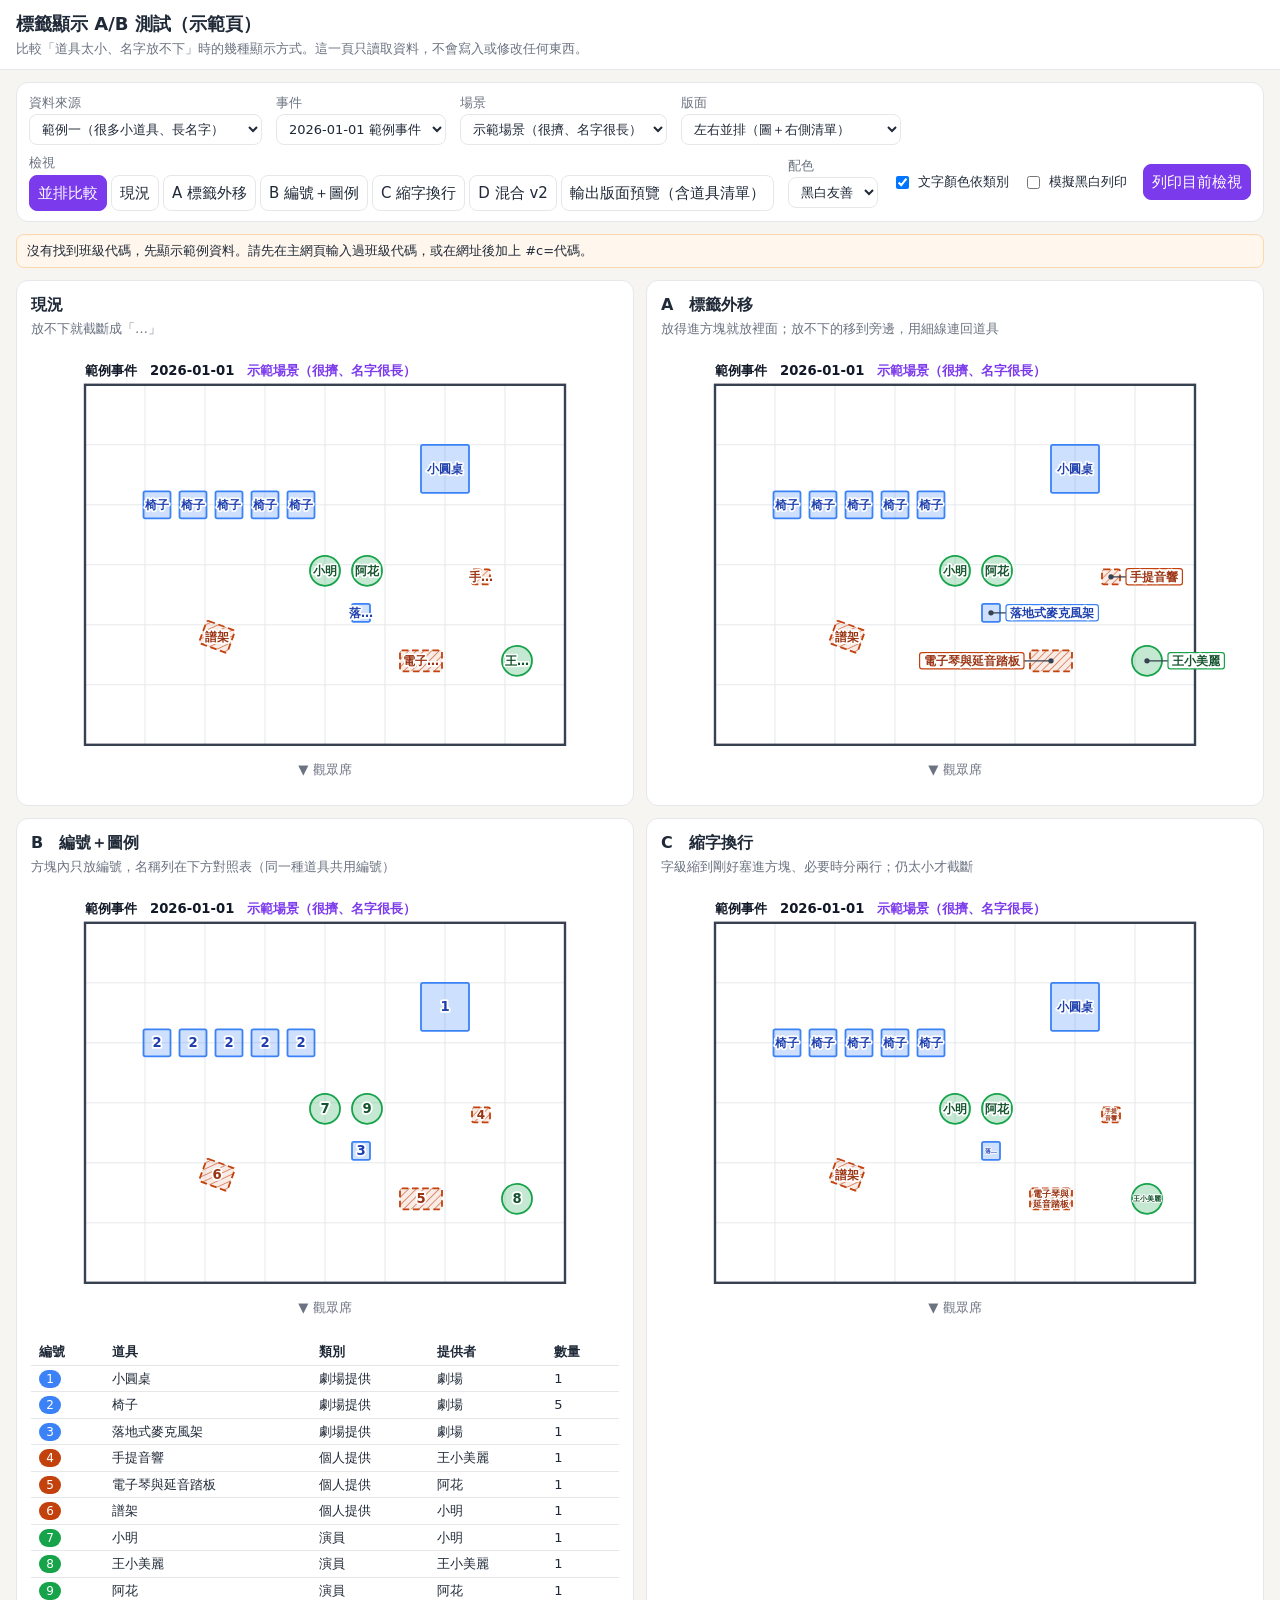
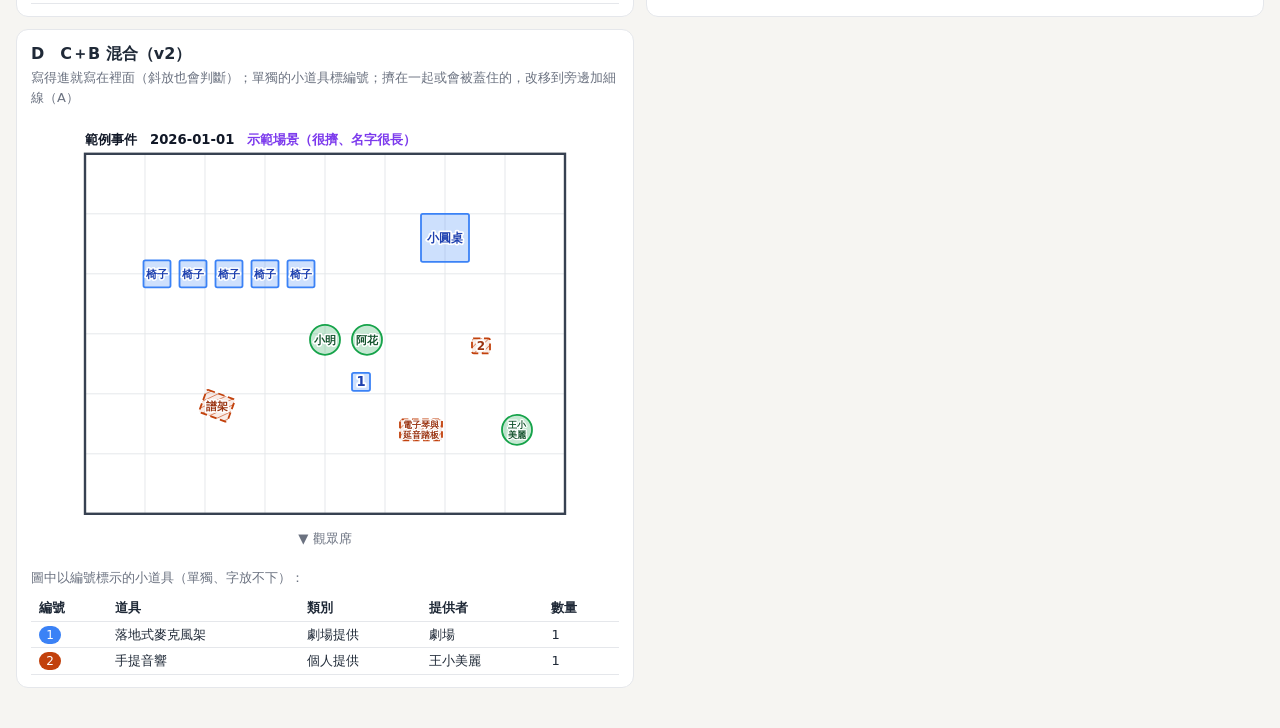
==== demo.html @ 6cffd24e "Demo: output layout preview with scene name and prop list with counts beside the stage view Co-Autho" ====
<!doctype html>
<html lang="zh-Hant">
<head>
<meta charset="utf-8">
<meta name="viewport" content="width=device-width,initial-scale=1">
<title>標籤顯示 A/B 測試（示範）</title>
<style>
:root{--ink:#1f2937;--mute:#6b7280;--line:#e5e7eb;--accent:#7c3aed}
*{box-sizing:border-box}
body{margin:0;background:#f6f5f2;color:var(--ink);font:15px/1.5 system-ui,-apple-system,"Noto Sans TC","Microsoft JhengHei",sans-serif}
header{padding:10px 16px;background:#fff;border-bottom:1px solid var(--line)}
h1{font-size:18px;margin:0 0 2px}
.muted{color:var(--mute);font-size:13px}
main{max-width:1300px;margin:0 auto;padding:12px 16px 40px}
.bar{display:flex;flex-wrap:wrap;gap:8px 14px;align-items:center;background:#fff;border:1px solid var(--line);border-radius:12px;padding:10px 12px;margin-bottom:12px}
label{font-size:13px;color:var(--mute);display:flex;flex-direction:column;gap:2px}
select,button{font:inherit;border:1px solid var(--line);border-radius:8px;padding:6px 8px;background:#fff;color:var(--ink)}
button{cursor:pointer}button.primary{background:var(--accent);color:#fff;border-color:var(--accent)}
.views{display:flex;gap:4px;flex-wrap:wrap}
.views button.on{background:var(--accent);color:#fff;border-color:var(--accent)}
.grid{display:grid;gap:12px;grid-template-columns:1fr}
.grid.two{grid-template-columns:repeat(auto-fit,minmax(480px,1fr))}
.card{background:#fff;border:1px solid var(--line);border-radius:12px;padding:12px 14px;break-inside:avoid}
.card h2{font-size:16px;margin:0 0 2px}
.card svg{width:100%;height:auto;display:block;margin-top:6px}
table{border-collapse:collapse;width:100%;margin-top:8px}
th,td{text-align:left;padding:3px 8px;border-bottom:1px solid var(--line);font-size:13px}
.num{display:inline-block;min-width:22px;text-align:center;border-radius:99px;color:#fff;padding:0 6px;font-size:12px}
.note{background:#fff7ed;border:1px solid #fed7aa;border-radius:8px;padding:6px 10px;font-size:13px;margin-bottom:12px}
@media screen{.sheet-side{display:grid;grid-template-columns:minmax(0,1.6fr) minmax(280px,1fr);gap:18px;align-items:start}}
.sheet-side{display:grid;grid-template-columns:minmax(0,1.6fr) minmax(280px,1fr);gap:18px;align-items:start}
@media (max-width:760px){.sheet-side{grid-template-columns:1fr}}
.sh-name{font-size:24px;font-weight:700;color:#7c3aed;line-height:1.2}
.sh-title{font-size:16px;font-weight:600}
.sh-head{margin-bottom:8px}
.sheetcard .sh-fig svg{margin-top:0}
table.plist td,table.plist th{padding:4px 6px;vertical-align:middle}
table.plist svg{width:22px;height:16px;margin:0;display:inline-block;vertical-align:middle}
table.plist .r{text-align:right;width:56px}
table.plist .total td{border-top:2px solid #374151;background:#f9fafb;font-size:13px}
#out.bwsim svg,#out.bwsim .num{filter:grayscale(1)}
@media print{body{background:#fff}.noprint{display:none!important}main{padding:0}.card{border:none;padding:0 0 12px}.pgb{break-before:page}}
</style>
</head>
<body>
<header class="noprint"><h1>標籤顯示 A/B 測試（示範頁）</h1>
<div class="muted">比較「道具太小、名字放不下」時的幾種顯示方式。這一頁只讀取資料，不會寫入或修改任何東西。</div></header>
<main>
<div class="bar noprint">
  <label>資料來源<select id="src"></select></label>
  <label>事件<select id="ev"></select></label>
  <label>場景<select id="sc"></select></label>
  <label id="layoutWrap" hidden>版面<select id="layout"><option value="side">左右並排（圖＋右側清單）</option><option value="stack">上下排列（圖在上、清單在下）</option></select></label>
  <div><div class="muted" style="margin-bottom:2px">檢視</div><div class="views" id="views"></div></div>
  <label>配色<select id="pal"><option value="color">彩色</option><option value="bw">黑白友善</option></select></label>
  <label style="flex-direction:row;align-items:center;gap:6px;color:var(--ink)"><input type="checkbox" id="ctext" checked> 文字顏色依類別</label>
  <label style="flex-direction:row;align-items:center;gap:6px;color:var(--ink)"><input type="checkbox" id="sim"> 模擬黑白列印</label>
  <button class="primary" id="print" style="margin-left:auto">列印目前檢視</button>
</div>
<div id="status" class="note noprint"></div>
<div id="out" class="grid"></div>
</main>
<script src="firebase-config.js?v=202611250448"></script>
<script type="module">
import { fromDocs } from './diff.js?v=202611250448';
const SRC = { theatre: { label: '劇場提供', color: '#3b82f6', text: '#1d4ed8' }, personal: { label: '個人提供', color: '#f59e0b', text: '#b45309' }, actor: { label: '演員', color: '#10b981', text: '#047857' } };
/* 配色：彩色／黑白友善（三類在灰階下深淺差距大，個人提供另加虛線邊框＋斜線底紋，演員本來就是圓形） */
const PAL = {
  color: { theatre: { c: '#3b82f6', t: '#1d4ed8' }, personal: { c: '#f59e0b', t: '#b45309' }, actor: { c: '#10b981', t: '#047857' } },
  bw: { theatre: { c: '#3b82f6', t: '#1e40af', fo: .25 }, personal: { c: '#c2410c', t: '#9a3412', fo: .1, dash: true, hatch: true }, actor: { c: '#16a34a', t: '#14532d', fo: .25 } },
};
let palette = 'bw', hcount = 0, simBW = false;
const pal = src => PAL[palette][src];
let colorText = true;   // 文字顏色依類別（劇場藍／個人橘／演員綠）
const ORDER = { theatre: 0, personal: 1, actor: 2 };
const FONT = "system-ui,'Noto Sans TC','Microsoft JhengHei',sans-serif";
const esc = s => String(s ?? '').replace(/[&<>"']/g, c => ({ '&': '&amp;', '<': '&lt;', '>': '&gt;', '"': '&quot;', "'": '&#39;' }[c]));
const psize = p => p.source === 'actor' ? { w: .5, d: .5 } : { w: p.w, d: p.d };
const VIEWS = [['all', '並排比較'], ['cur', '現況'], ['out', 'A 標籤外移'], ['num', 'B 編號＋圖例'], ['fit', 'C 縮字換行'], ['mix', 'D 混合 v2'], ['sheet', '輸出版面預覽（含道具清單）']];
const TITLES = { cur: ['現況', '放不下就截斷成「…」'], out: ['A　標籤外移', '放得進方塊就放裡面；放不下的移到旁邊，用細線連回道具'], num: ['B　編號＋圖例', '方塊內只放編號，名稱列在下方對照表（同一種道具共用編號）'], fit: ['C　縮字換行', '字級縮到剛好塞進方塊、必要時分兩行；仍太小才截斷'],
  mix: ['D　C＋B 混合（v2）', '寫得進就寫在裡面（斜放也會判斷）；單獨的小道具標編號；擠在一起或會被蓋住的，改移到旁邊加細線（A）'] };

/* ---------- 範例資料（含很多小道具、長名字） ---------- */
function sample() {
  const P = (id, name, source, owner, w, d) => ({ id, name, source, owner, w, d, notes: '' });
  const props = [P('p1', '椅子', 'theatre', '', .45, .45), P('p2', '小圓桌', 'theatre', '', .8, .8), P('p3', '落地式麥克風架', 'theatre', '', .3, .3),
    P('p4', '譜架', 'personal', '小明', .5, .4), P('p5', '電子琴與延音踏板', 'personal', '阿花', .7, .35), P('p6', '手提音響', 'personal', '王小美麗', .3, .25),
    P('p7', '小明', 'actor', '小明', .5, .5), P('p8', '阿花', 'actor', '阿花', .5, .5), P('p9', '王小美麗', 'actor', '王小美麗', .5, .5)];
  const pl = (propId, x, y, rot = 0, i) => ({ id: 'x' + i + propId, propId, x, y, rot, t: i });
  const placements = [pl('p1', 1.2, 2, 0, 1), pl('p1', 1.8, 2, 0, 2), pl('p1', 2.4, 2, 0, 3), pl('p1', 3, 2, 0, 4), pl('p1', 3.6, 2, 0, 5), pl('p2', 6, 1.4, 0, 6),
    pl('p3', 4.6, 3.8, 0, 7), pl('p4', 2.2, 4.2, 20, 8), pl('p5', 5.6, 4.6, 0, 9), pl('p6', 6.6, 3.2, 0, 10), pl('p7', 4, 3.1, 0, 11), pl('p8', 4.7, 3.1, 0, 12), pl('p9', 7.2, 4.6, 0, 13)];
  return { stages: [{ id: 's', name: '示範舞台', w: 8, d: 6 }], props, events: [{ id: 'e', name: '範例事件', date: '2026-01-01', stageId: 's' }], scenes: [{ id: 'c', eventId: 'e', owner: '示範場景（很擠、名字很長）', title: '', t: 1, placements }] };
}

/* 範例二：仿真實案例——小舞台、道具疊在斜放的椅子上 */
function sample2() {
  const P = (id, name, source, owner, w, d) => ({ id, name, source, owner, w, d, notes: '' });
  const props = [P('a', '軟坐墊軟背椅', 'theatre', '', .5, .5), P('b', '皮包', 'personal', 'Susanna', .5, .55), P('c', '手機', 'personal', 'Susanna', .15, .3), P('d', '捧花', 'personal', 'Susanna', .35, .3)];
  const pl = (propId, x, y, rot, i) => ({ id: 'y' + i, propId, x, y, rot, t: i });
  return { stages: [{ id: 's', name: '小舞台', w: 4, d: 3 }], props, events: [{ id: 'e', name: '範例二', date: '2026-01-01', stageId: 's' }],
    scenes: [{ id: 'c', eventId: 'e', owner: '疊放示範', title: '', t: 1, placements: [pl('a', 1.7, .85, 45, 1), pl('b', 1.35, .8, 0, 2), pl('c', 1.95, .95, 12, 3), pl('d', 1.6, 1.3, -25, 4), pl('a', .9, 1.9, 45, 5)] }] };
}
/* ---------- 繪圖 ---------- */
const aabb = (x, y, w, d, rot) => { const r = rot * Math.PI / 180, c = Math.abs(Math.cos(r)), s = Math.abs(Math.sin(r)); return { x, y, w: w * c + d * s, h: w * s + d * c }; };
const hit = (a, b) => Math.abs(a.x - b.x) < (a.w + b.w) / 2 && Math.abs(a.y - b.y) < (a.h + b.h) / 2;
const halo = fs => `paint-order="stroke" stroke="#fff" stroke-width="${fs * .28}" stroke-linejoin="round"`;
/* 點是否落在道具的「實際形狀」內（會考慮旋轉；演員是橢圓） */
function inShape(px, py, it) {
  const r = -(it.pl.rot || 0) * Math.PI / 180, dx = px - it.pl.x, dy = py - it.pl.y, lx = dx * Math.cos(r) - dy * Math.sin(r), ly = dx * Math.sin(r) + dy * Math.cos(r);
  return it.p.source === 'actor' ? (lx / (it.sz.w / 2)) ** 2 + (ly / (it.sz.d / 2)) ** 2 <= 1 : Math.abs(lx) <= it.sz.w / 2 && Math.abs(ly) <= it.sz.d / 2;
}
const rectInside = (it, bw, bh) => [[-1, -1], [1, -1], [-1, 1], [1, 1]].every(([sx, sy]) => inShape(it.pl.x + sx * bw / 2, it.pl.y + sy * bh / 2, it));
function boxHitsShape(box, it) {                                // 文字框是否壓到某個道具
  for (let a = 0; a <= 6; a++) for (let b = 0; b <= 2; b++) if (inShape(box.x - box.w / 2 + box.w * a / 6, box.y - box.h / 2 + box.h * b / 2, it)) return true;
  const r = (it.pl.rot || 0) * Math.PI / 180, pts = [[0, 0], [-1, -1], [1, -1], [-1, 1], [1, 1]].map(([sx, sy]) => { const lx = sx * it.sz.w / 2, ly = sy * it.sz.d / 2; return [it.pl.x + lx * Math.cos(r) - ly * Math.sin(r), it.pl.y + lx * Math.sin(r) + ly * Math.cos(r)]; });
  return pts.some(([qx, qy]) => Math.abs(qx - box.x) <= box.w / 2 && Math.abs(qy - box.y) <= box.h / 2);
}
function build(D, ev, sc, mode) {
  const st = D.stages.find(s => s.id === ev.stageId), P = id => D.props.find(p => p.id === id);
  const { w, d } = st, m = 0.9, fs = Math.max(w, d) * 0.025;
  const items = sc.placements.map(pl => ({ pl, p: P(pl.propId) })).filter(x => x.p).map(x => ({ ...x, sz: psize(x.p), ...(({ c, t, fo, dash, hatch }) => ({ c, tc: t, fo, dash, hatch }))(pal(x.p.source)) }));
  const boxes = items.map(i => aabb(i.pl.x, i.pl.y, i.sz.w, i.sz.d, i.pl.rot || 0));
  const order = items.map((_, k) => k).sort((a, b) => items[b].sz.w * items[b].sz.d - items[a].sz.w * items[a].sz.d || a - b);   // 大的先畫，小的疊在上面
  const rank = []; order.forEach((k, r) => rank[k] = r);
  let TC = '#111827';
  const lines = [], labels = [], textEl = (t, cx, cy, f) => `<text x="${cx}" y="${cy + f * .35}" font-size="${f}" font-weight="${colorText ? 600 : 400}" text-anchor="middle" fill="${colorText ? TC : '#111827'}" ${halo(f)}>${esc(t)}</text>`;
  const lw = (t, f) => [...t].length * f;
  const bounds = ([px, py], W, H) => px - W / 2 > -m + .05 && px + W / 2 < w + m - .05 && py - H / 2 > -fs * .3 && py + H / 2 < d + fs * 1.9;
  /* 把標籤放到道具旁邊：找一個不壓到別的標籤、也不壓到任何道具的位置 */
  function placeOutside(k, name, placed) {
    const b = boxes[k], x = items[k].pl.x, y = items[k].pl.y, H = fs * 1.35, W = lw(name, fs) + fs * .7, hw = b.w / 2, hh = b.h / 2, gap = fs * .5, c = [];
    for (const kk of [1, 2, 3.4]) c.push([x + hw + gap * kk + W / 2, y], [x - hw - gap * kk - W / 2, y], [x, y - hh - gap * kk - H / 2], [x, y + hh + gap * kk + H / 2],
      [x + hw + gap * kk + W / 2, y - hh - H * kk], [x - hw - gap * kk - W / 2, y - hh - H * kk], [x + hw + gap * kk + W / 2, y + hh + H * kk], [x - hw - gap * kk - W / 2, y + hh + H * kk]);
    const free = q => bounds(q, W, H) && !placed.some(o => hit({ x: q[0], y: q[1], w: W, h: H }, o)) && !boxes.some(o => hit({ x: q[0], y: q[1], w: W, h: H }, o));
    const q = c.find(free) || c.find(q => bounds(q, W, H) && !placed.some(o => hit({ x: q[0], y: q[1], w: W, h: H }, o))) || c.find(q => bounds(q, W, H)) || c[0];
    return { q, W, H };
  }
  const drawOut = (k, q, W, H) => {
    const i = items[k]; TC = i.tc;
    lines.push(`<line x1="${i.pl.x}" y1="${i.pl.y}" x2="${q[0]}" y2="${q[1]}" stroke="#374151" stroke-width="${fs * .1}"/><circle cx="${i.pl.x}" cy="${i.pl.y}" r="${fs * .22}" fill="#374151"/>`);
    labels.push(`<rect x="${q[0] - W / 2}" y="${q[1] - H / 2}" width="${W}" height="${H}" rx="${fs * .2}" fill="#fff" fill-opacity=".95" stroke="${i.c}" stroke-width="${fs * .1}"/>` + textEl(i.p.name, q[0], q[1], fs));
  };

  /* ---- D 混合：先決定每個道具用「寫在裡面／編號／移到旁邊」 ---- */
  const MIXMIN = fs * .7, plan = [];
  if (mode === 'mix') {
    const placed = [];
    for (const k of order) {
      const i = items[k], ch = [...i.p.name], n = ch.length, cand = [];
      for (const rows of [1, 2, 3]) { const per = Math.ceil(n / rows); for (let f = fs; f >= MIXMIN - 1e-9; f *= .92) cand.push({ rows, per, f }); }
      cand.sort((a, b) => b.f - a.f || a.rows - b.rows);
      let pick = null;
      for (const c of cand) {
        const bw = c.per * c.f + c.f * .3, bh = c.rows * c.f * 1.15, box = { x: i.pl.x, y: i.pl.y, w: bw, h: bh };
        if (!rectInside(i, bw, bh)) continue;                                       // 要放得進實際形狀（斜放也算）
        if (placed.some(o => hit(box, o))) continue;                                // 不能壓到別人的標籤
        if (items.some((o, j) => j !== k && rank[j] > rank[k] && boxHitsShape(box, o))) continue;   // 不能被疊在上面的小道具蓋住
        pick = { ...c, box }; break;
      }
      if (pick) { plan[k] = { t: 'in', ...pick }; placed.push(pick.box); continue; }
      const grown = { x: boxes[k].x, y: boxes[k].y, w: boxes[k].w + fs, h: boxes[k].h + fs };
      const crowded = boxes.some((o, j) => j !== k && hit(grown, o));
      if (!crowded) { const f = Math.min(fs * 1.1, Math.min(boxes[k].w, boxes[k].h) * .8); plan[k] = { t: 'num', f }; placed.push({ x: i.pl.x, y: i.pl.y, w: f * 1.3, h: f * 1.3 }); }
      else plan[k] = { t: 'out' };                                                  // 擠在別人身上 → 移到旁邊加細線（A）
    }
    for (const k of order) if (plan[k].t === 'out') { const { q, W, H } = placeOutside(k, items[k].p.name, placed); plan[k].q = q; plan[k].W = W; plan[k].H = H; placed.push({ x: q[0], y: q[1], w: W, h: H }); }
  }
  const numItems = mode === 'mix' ? items.filter((_, k) => plan[k].t === 'num') : items;
  const nums = new Map(); [...new Map(numItems.map(i => [i.p.id, i.p])).values()].sort((a, b) => ORDER[a.source] - ORDER[b.source] || a.name.localeCompare(b.name, 'zh-Hant')).forEach((p, i) => nums.set(p.id, i + 1));
  build.last = { nums };

  let g = '';
  for (let i = 1; i < w; i++) g += `<line x1="${i}" y1="0" x2="${i}" y2="${d}" stroke="#e5e7eb" stroke-width="${fs * .08}"/>`;
  for (let j = 1; j < d; j++) g += `<line x1="0" y1="${j}" x2="${w}" y2="${j}" stroke="#e5e7eb" stroke-width="${fs * .08}"/>`;
  g += `<rect width="${w}" height="${d}" fill="none" stroke="#374151" stroke-width="${fs * .2}"/>`;
  g += `<text x="0" y="${-fs * .8}" font-size="${fs * 1.1}" font-weight="600" fill="#111827">${esc(ev.name)}　${esc(ev.date)}　<tspan fill="#7c3aed">${esc(sc.owner)}</tspan></text>`;
  g += `<text x="${w / 2}" y="${d + fs * 2.4}" font-size="${fs * 1.1}" fill="#6b7280" text-anchor="middle">▼ 觀眾席</text>`;
  const hid = 'h' + (++hcount);
  const shapeOf = i => {
    const sw = fs * .15, t = `translate(${i.pl.x} ${i.pl.y}) rotate(${i.pl.rot || 0})`, act = i.p.source === 'actor', fo = i.fo ?? (act ? .3 : .25);
    const geo = act ? `<ellipse transform="${t}" rx="${i.sz.w / 2}" ry="${i.sz.d / 2}"` : `<rect transform="${t}" x="${-i.sz.w / 2}" y="${-i.sz.d / 2}" width="${i.sz.w}" height="${i.sz.d}" rx="${fs * .15}"`;
    const dash = i.dash ? ` stroke-dasharray="${fs * .55} ${fs * .3}"` : '';
    return `${geo} fill="${i.c}" fill-opacity="${fo}" stroke="${i.c}" stroke-width="${sw}"${dash}/>` + (i.hatch ? `${geo} fill="url(#${hid})" stroke="none"/>` : '');
  };
  g += order.map(k => shapeOf(items[k])).join('');

  const outPlaced = [];
  for (const k of order) {
    const i = items[k], { x, y } = i.pl, b = boxes[k], name = i.p.name, num = nums.get(i.p.id); TC = i.tc;
    if (mode === 'mix') {
      const p = plan[k];
      if (p.t === 'in') { const ch = [...name], ls = Array.from({ length: p.rows }, (_, r) => ch.slice(r * p.per, (r + 1) * p.per).join('')).filter(Boolean); labels.push(ls.map((l, r) => textEl(l, x, y + (r - (ls.length - 1) / 2) * p.f * 1.15, p.f)).join('')); }
      else if (p.t === 'num') labels.push(textEl(String(num), x, y, p.f));
      else drawOut(k, p.q, p.W, p.H);
    } else if (mode === 'cur') {
      const maxc = Math.max(2, Math.floor(Math.max(i.sz.w, i.sz.d) / fs)), t = name.length > maxc ? name.slice(0, maxc - 1) + '…' : name;
      labels.push(textEl(t, x, y, fs));
    } else if (mode === 'num') {
      labels.push(textEl(String(num), x, y, Math.min(fs * 1.1, Math.min(b.w, b.h) * .8)));
    } else if (mode === 'fit') {
      const W = Math.max(b.w, i.sz.w) * .94, H = Math.max(b.h, i.sz.d) * .94, n = [...name].length, minF = fs * .5; let done = false;
      for (const rows of [1, 2, 3]) {
        const per = Math.ceil(n / rows), f = Math.min(fs, W / per, H / (rows * 1.15));
        if (f >= minF) { const ch = [...name], ls = Array.from({ length: rows }, (_, r) => ch.slice(r * per, (r + 1) * per).join('')).filter(Boolean);
          labels.push(ls.map((l, r) => textEl(l, x, y + (r - (ls.length - 1) / 2) * f * 1.15, f)).join('')); done = true; break; }
      }
      if (!done) { const per = Math.max(1, Math.floor(W / minF)); labels.push(textEl(n > per ? [...name].slice(0, per - 1).join('') + '…' : name, x, y, minF)); }
    } else { // A：放得進就放裡面，否則移到旁邊
      const L = lw(name, fs), H = fs * 1.35;
      if (L <= b.w * .92 && H <= b.h) { labels.push(textEl(name, x, y, fs)); continue; }
      const { q, W, H: HH } = placeOutside(k, name, outPlaced); outPlaced.push({ x: q[0], y: q[1], w: W, h: HH }); drawOut(k, q, W, HH);
    }
  }
  g += lines.join('') + labels.join('');
  const vb = [-m, -fs * 3.4, w + 2 * m, d + fs * 7.4];
  const defs = items.some(i => i.hatch) ? `<defs><pattern id="${hid}" patternUnits="userSpaceOnUse" width="${fs * .45}" height="${fs * .45}" patternTransform="rotate(45)"><line x1="0" y1="0" x2="0" y2="${fs * .45}" stroke="${pal('personal').c}" stroke-width="${fs * .09}"/></pattern></defs>` : '';
  const svg = `<svg xmlns="http://www.w3.org/2000/svg" viewBox="${vb.join(' ')}" font-family="${FONT}">${defs}<rect x="${vb[0]}" y="${vb[1]}" width="${vb[2]}" height="${vb[3]}" fill="#fff"/>${g}</svg>`;
  let legend = '';
  if (mode === 'num' || (mode === 'mix' && numItems.length)) {
    const cnt = {}; numItems.forEach(i => cnt[i.p.id] = (cnt[i.p.id] || 0) + 1);
    legend = (mode === 'mix' ? `<div class="muted" style="margin-top:6px">圖中以編號標示的小道具（單獨、字放不下）：</div>` : '') + `<table><tr><th>編號</th><th>道具</th><th>類別</th><th>提供者</th><th>數量</th></tr>${[...nums.entries()].map(([id, n]) => { const p = P(id); return `<tr><td><span class="num" style="background:${pal(p.source).c}">${n}</span></td><td>${esc(p.name)}</td><td>${SRC[p.source].label}</td><td>${esc(p.source === 'theatre' ? '劇場' : p.owner)}</td><td>${cnt[id]}</td></tr>`; }).join('')}</table>`;
  }
  return svg + legend;
}

/* ---------- 資料與介面 ---------- */
const $ = id => document.getElementById(id);
let D = sample(), view = 'all', live = null;
const st = { src: 'sample', ev: null, sc: null };
function fill() {
  const evs = D.events.slice().sort((a, b) => (b.date || '').localeCompare(a.date || ''));
  if (!evs.some(e => e.id === st.ev)) st.ev = evs[0]?.id;
  $('ev').innerHTML = evs.map(e => `<option value="${e.id}"${e.id === st.ev ? ' selected' : ''}>${esc((e.date || '') + ' ' + e.name)}</option>`).join('');
  const scs = D.scenes.filter(s => s.eventId === st.ev).sort((a, b) => (a.t || 0) - (b.t || 0));
  if (!scs.some(s => s.id === st.sc)) st.sc = scs[0]?.id;
  $('sc').innerHTML = scs.map(s => `<option value="${s.id}"${s.id === st.sc ? ' selected' : ''}>${esc(s.owner + (s.title ? '・' + s.title : ''))}</option>`).join('');
  $('views').innerHTML = VIEWS.map(([k, l]) => `<button data-v="${k}" class="${view === k ? 'on' : ''}">${l}</button>`).join('');
  draw();
}
/* ---------- 輸出版面預覽：俯視圖＋場景名稱＋道具清單與數量 ---------- */
const swatch = p => { const c = pal(p.source).c, o = pal(p.source).fo ?? .25;
  return p.source === 'actor' ? `<svg width="22" height="16" viewBox="0 0 22 16"><circle cx="11" cy="8" r="6.5" fill="${c}" fill-opacity="${o + .05}" stroke="${c}" stroke-width="1.6"/></svg>`
    : p.source === 'personal' ? `<svg width="22" height="16" viewBox="0 0 22 16"><rect x="2" y="2" width="18" height="12" rx="2" fill="${c}" fill-opacity="${o}" stroke="${c}" stroke-width="1.6" stroke-dasharray="4 2.4"/><path d="M6 14 14 2M11 14 19 2M3 10 9 2" stroke="${c}" stroke-width="1"/></svg>`
    : `<svg width="22" height="16" viewBox="0 0 22 16"><rect x="2" y="2" width="18" height="12" rx="2" fill="${c}" fill-opacity="${o}" stroke="${c}" stroke-width="1.6"/></svg>`; };
function sheetHTML(ev, sc, layout) {
  const out = build(D, ev, sc, 'mix'), svg = out.slice(0, out.indexOf('</svg>') + 6), nums = build.last.nums, P = id => D.props.find(p => p.id === id);
  const stg = D.stages.find(s => s.id === ev.stageId), cnt = new Map();
  sc.placements.forEach(pl => { const p = P(pl.propId); if (p) cnt.set(p.id, (cnt.get(p.id) || 0) + 1); });
  const rows = [...cnt.entries()].map(([id, n]) => ({ p: P(id), n })).sort((a, b) => ORDER[a.p.source] - ORDER[b.p.source] || a.p.name.localeCompare(b.p.name, 'zh-Hant'));
  const total = rows.reduce((a, r) => a + r.n, 0), sub = Object.keys(SRC).map(k => [k, rows.filter(r => r.p.source === k).reduce((a, r) => a + r.n, 0)]).filter(x => x[1]);
  const table = `<table class="plist"><tr><th></th><th>編號</th><th>道具</th><th>提供者</th><th class="r">數量</th></tr>${rows.map(({ p, n }) => `<tr><td>${swatch(p)}</td><td>${nums.has(p.id) ? `<span class="num" style="background:${pal(p.source).c}">${nums.get(p.id)}</span>` : ''}</td><td>${esc(p.name)}</td><td>${esc(p.source === 'theatre' ? '劇場' : p.owner)}</td><td class="r"><b>${n}</b></td></tr>`).join('')}<tr class="total"><td colspan="4">合計　${sub.map(([k, n]) => SRC[k].label + ' ' + n).join('・')}</td><td class="r"><b>${total}</b></td></tr></table>`;
  const head = `<div class="sh-head"><div class="sh-name">${esc(sc.owner)}</div>${sc.title ? `<div class="sh-title">${esc(sc.title)}</div>` : ''}<div class="muted">${esc(ev.name)}・${esc(ev.date || '')}・${esc(stg.name)} ${stg.w}×${stg.d} m</div></div>`;
  return `<div class="card sheetcard sheet-${layout}">${layout === 'side' ? `<div class="sh-fig">${svg}</div><div class="sh-side">${head}${table}</div>` : `${head}<div class="sh-fig">${svg}</div>${table}`}</div>`;
}
function draw() {
  const ev = D.events.find(e => e.id === st.ev), sc = D.scenes.find(s => s.id === st.sc);
  if (!ev || !sc || !D.stages.find(s => s.id === ev.stageId)) { $('out').innerHTML = '<div class="card">沒有可顯示的場景。</div>'; return; }
  $('layoutWrap').hidden = view !== 'sheet';
  let pg = document.getElementById('pgstyle'); if (!pg) { pg = document.createElement('style'); pg.id = 'pgstyle'; document.head.appendChild(pg); }
  pg.textContent = view === 'sheet' ? `@page{size:A4 ${$('layout').value === 'side' ? 'landscape' : 'portrait'};margin:10mm}` : '';
  if (view === 'sheet') { $('out').className = 'grid' + (simBW ? ' bwsim' : ''); $('out').innerHTML = sheetHTML(ev, sc, $('layout').value); return; }
  const modes = view === 'all' ? ['cur', 'out', 'num', 'fit', 'mix'] : [view];
  $('out').className = 'grid' + (view === 'all' ? ' two' : '') + (simBW ? ' bwsim' : '');
  $('out').innerHTML = modes.map((m, i) => `<div class="card${i && view !== 'all' ? ' pgb' : ''}"><h2>${TITLES[m][0]}</h2><div class="muted noprint">${TITLES[m][1]}</div>${build(D, ev, sc, m)}</div>`).join('');
}
$('src').innerHTML = '<option value="live">即時資料（唯讀）</option><option value="sample">範例一（很多小道具、長名字）</option><option value="sample2">範例二（道具疊在斜放的椅子上）</option>';
$('src').onchange = e => { st.src = e.target.value; D = st.src === 'live' && live ? live : st.src === 'sample2' ? sample2() : sample(); setStatus(); fill(); };
$('ev').onchange = e => { st.ev = e.target.value; st.sc = null; fill(); };
$('sc').onchange = e => { st.sc = e.target.value; draw(); };
$('views').onclick = e => { const b = e.target.closest('[data-v]'); if (b) { view = b.dataset.v; fill(); } };
$('pal').value = palette;
$('pal').onchange = e => { palette = e.target.value; draw(); };
$('sim').onchange = e => { simBW = e.target.checked; draw(); };
$('ctext').onchange = e => { colorText = e.target.checked; draw(); };
$('layout').onchange = draw;
$('print').onclick = () => window.print();
function setStatus(msg) {
  $('status').innerHTML = msg || (st.src === 'live' ? '目前顯示的是班級的<b>即時資料</b>（唯讀，這一頁不會修改它）。' : '目前顯示的是<b>範例資料</b>，用來比較各種標籤方式。');
}

/* 即時資料：沿用主網頁已儲存的班級代碼，只讀不寫 */
async function loadLive() {
  const cfg = window.FIREBASE_CONFIG; let code = null;
  try { code = new URLSearchParams(location.hash.slice(1)).get('c') || localStorage.getItem('stage-props-code'); } catch { }
  if (!cfg || !/^[A-Za-z0-9_-]{6,40}$/.test(code || '')) { $('src').value = 'sample'; st.src = 'sample'; return setStatus('沒有找到班級代碼，先顯示範例資料。請先在主網頁輸入過班級代碼，或在網址後加上 #c=代碼。'); }
  setStatus('讀取即時資料中…');
  const got = {}, data = { stages: [], props: [], events: [], scenes: [] };
  try {
    const { connect } = await import('./sync.js?v=202611250448');
    connect(cfg, code, {
      onData(name, docs) { data[name] = fromDocs(name, docs); got[name] = true; if (['stages', 'props', 'events', 'scenes'].every(k => got[k])) { live = data; if (st.src === 'live') { D = live; fill(); } } },
      onError(err) { console.error(err); setStatus('讀取即時資料失敗（' + esc(err.code || err.message) + '），改用範例資料。'); st.src = 'sample'; $('src').value = 'sample'; D = sample(); fill(); },
    });
  } catch (e) { setStatus('讀取即時資料失敗，改用範例資料。'); st.src = 'sample'; $('src').value = 'sample'; }
}
$('src').value = 'sample'; setStatus(); fill(); loadLive().then(() => { if (live || st.src === 'live') return; });
// 取得到即時資料後，預設切到即時資料
const wait = setInterval(() => { if (live) { clearInterval(wait); if (st.src === 'sample' && !window.__userPicked) { st.src = 'live'; $('src').value = 'live'; D = live; setStatus(); fill(); } } }, 200);
$('src').addEventListener('change', () => { window.__userPicked = true; });
</script>
</body>
</html>
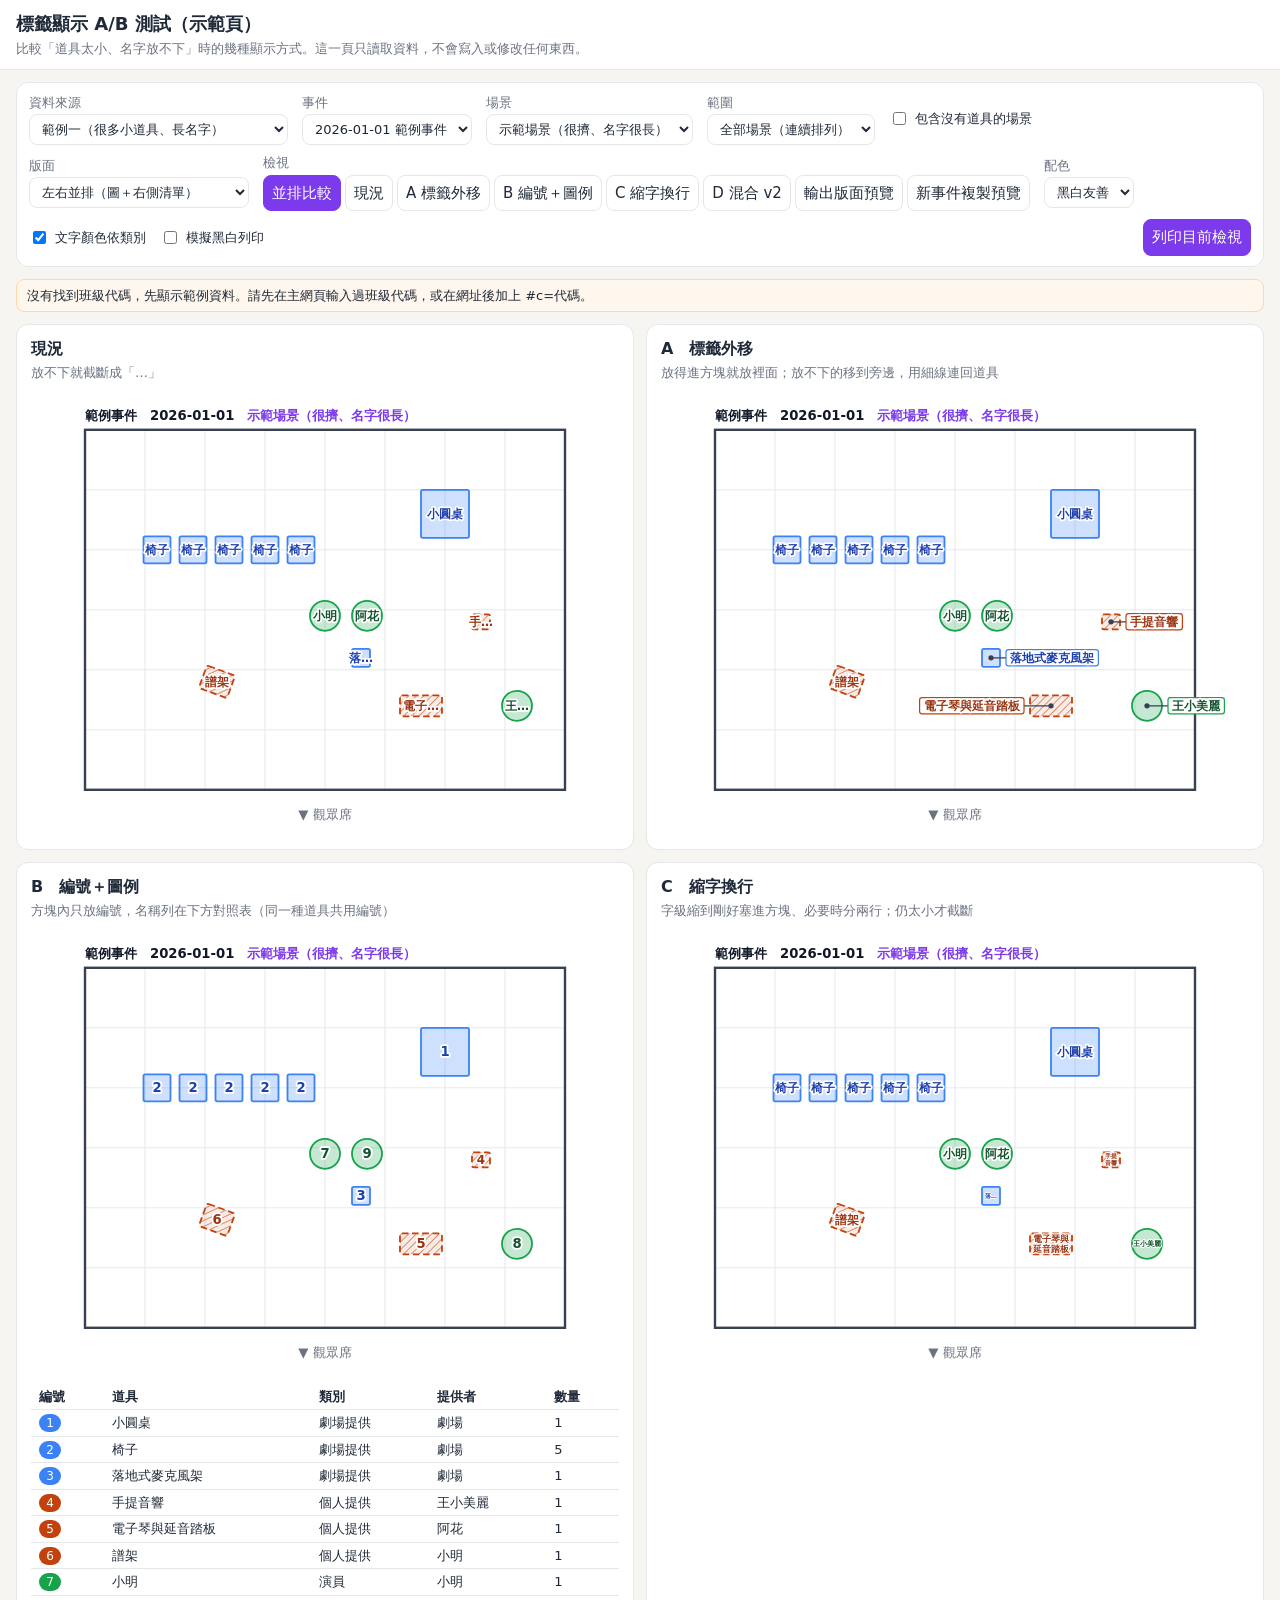
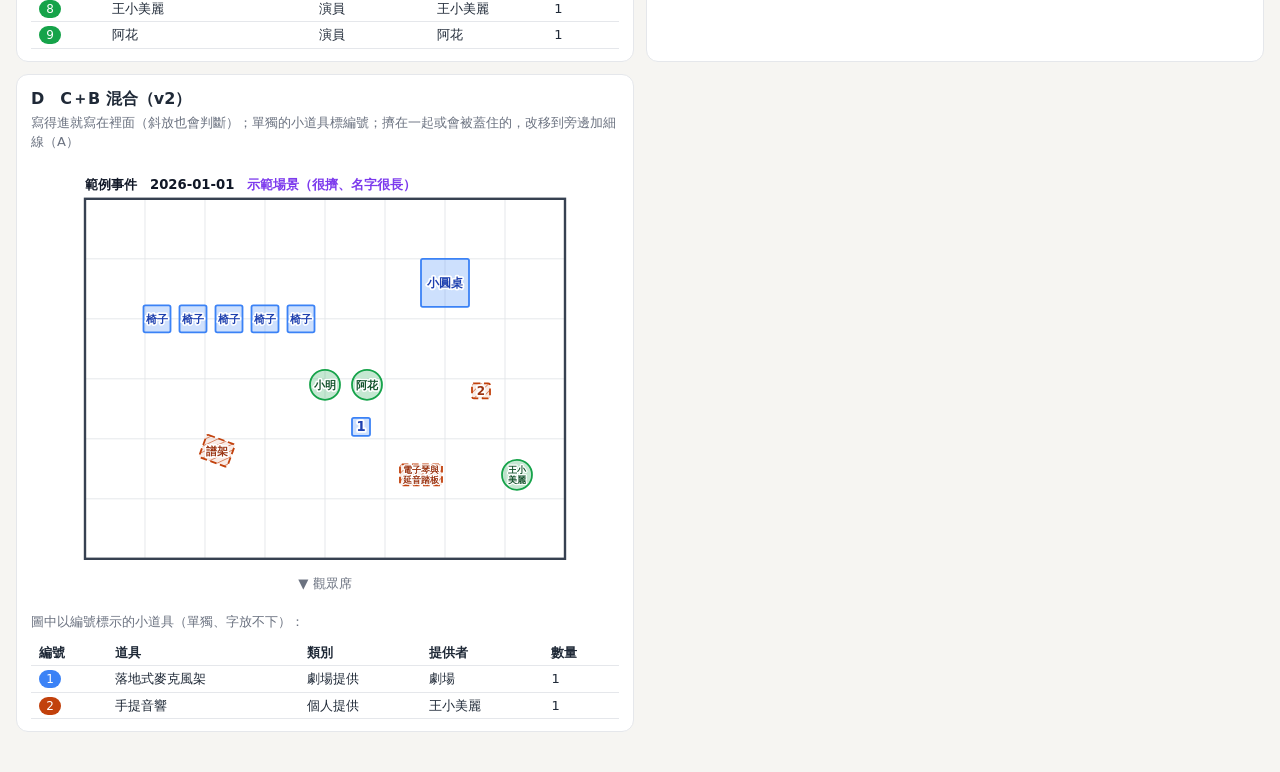
==== commit f04e31a0: "Demo: phone-friendly scene header, empty-scene option, carried-on props, new-event copy preview Co-A" ====
--- a/demo.html
+++ b/demo.html
@@ -27,9 +27,17 @@
 th,td{text-align:left;padding:3px 8px;border-bottom:1px solid var(--line);font-size:13px}
 .num{display:inline-block;min-width:22px;text-align:center;border-radius:99px;color:#fff;padding:0 6px;font-size:12px}
 .note{background:#fff7ed;border:1px solid #fed7aa;border-radius:8px;padding:6px 10px;font-size:13px;margin-bottom:12px}
-@media screen{.sheet-side{display:grid;grid-template-columns:minmax(0,1.6fr) minmax(280px,1fr);gap:18px;align-items:start}}
-.sheet-side{display:grid;grid-template-columns:minmax(0,1.6fr) minmax(280px,1fr);gap:18px;align-items:start}
-@media (max-width:760px){.sheet-side{grid-template-columns:1fr}}
+/* 輸出版面：手機上場景名稱放在圖的「上面」，才不會被誤認成下一個場景的標題 */
+.sheetcard{display:grid;gap:4px 18px;align-items:start;margin-bottom:14px;border-top:4px solid #7c3aed}
+.sheet-side{grid-template-columns:minmax(0,1.6fr) minmax(240px,1fr);grid-template-areas:"fig head" "fig list";grid-template-rows:auto 1fr}
+.sheet-stack{grid-template-columns:1fr;grid-template-areas:"head" "fig" "list"}
+.sh-headw{grid-area:head}.sh-fig{grid-area:fig}.sh-list{grid-area:list}
+@media (max-width:760px){.sheet-side{grid-template-columns:1fr;grid-template-areas:"head" "fig" "list";grid-template-rows:auto}.sh-name{font-size:18px}}
+.sh-idx{font-size:12px;color:var(--mute)}
+.secrow td{background:#f3f4f6;font-size:12px;font-weight:600;color:#374151}
+.by{color:var(--mute);font-size:12px}
+.opt{display:block;border:1px solid var(--line);border-radius:10px;padding:8px 10px;margin:6px 0;cursor:pointer}
+.opt:has(input:checked){border-color:var(--accent);background:#faf5ff}
 .sh-name{font-size:24px;font-weight:700;color:#7c3aed;line-height:1.2}
 .sh-title{font-size:16px;font-weight:600}
 .sh-head{margin-bottom:8px}
@@ -50,6 +58,9 @@
   <label>資料來源<select id="src"></select></label>
   <label>事件<select id="ev"></select></label>
   <label>場景<select id="sc"></select></label>
+  <span id="sheetOpts" hidden style="display:contents">
+  <label>範圍<select id="scope"><option value="all">全部場景（連續排列）</option><option value="one">只看這個場景</option></select></label>
+  <label style="flex-direction:row;align-items:center;gap:6px;color:var(--ink)"><input type="checkbox" id="empty"> 包含沒有道具的場景</label></span>
   <label id="layoutWrap" hidden>版面<select id="layout"><option value="side">左右並排（圖＋右側清單）</option><option value="stack">上下排列（圖在上、清單在下）</option></select></label>
   <div><div class="muted" style="margin-bottom:2px">檢視</div><div class="views" id="views"></div></div>
   <label>配色<select id="pal"><option value="color">彩色</option><option value="bw">黑白友善</option></select></label>
@@ -60,9 +71,9 @@
 <div id="status" class="note noprint"></div>
 <div id="out" class="grid"></div>
 </main>
-<script src="firebase-config.js?v=202611250448"></script>
+<script src="firebase-config.js?v=202611251912"></script>
 <script type="module">
-import { fromDocs } from './diff.js?v=202611250448';
+import { fromDocs } from './diff.js?v=202611251912';
 const SRC = { theatre: { label: '劇場提供', color: '#3b82f6', text: '#1d4ed8' }, personal: { label: '個人提供', color: '#f59e0b', text: '#b45309' }, actor: { label: '演員', color: '#10b981', text: '#047857' } };
 /* 配色：彩色／黑白友善（三類在灰階下深淺差距大，個人提供另加虛線邊框＋斜線底紋，演員本來就是圓形） */
 const PAL = {
@@ -76,7 +87,7 @@
 const FONT = "system-ui,'Noto Sans TC','Microsoft JhengHei',sans-serif";
 const esc = s => String(s ?? '').replace(/[&<>"']/g, c => ({ '&': '&amp;', '<': '&lt;', '>': '&gt;', '"': '&quot;', "'": '&#39;' }[c]));
 const psize = p => p.source === 'actor' ? { w: .5, d: .5 } : { w: p.w, d: p.d };
-const VIEWS = [['all', '並排比較'], ['cur', '現況'], ['out', 'A 標籤外移'], ['num', 'B 編號＋圖例'], ['fit', 'C 縮字換行'], ['mix', 'D 混合 v2'], ['sheet', '輸出版面預覽（含道具清單）']];
+const VIEWS = [['all', '並排比較'], ['cur', '現況'], ['out', 'A 標籤外移'], ['num', 'B 編號＋圖例'], ['fit', 'C 縮字換行'], ['mix', 'D 混合 v2'], ['sheet', '輸出版面預覽'], ['newev', '新事件複製預覽']];
 const TITLES = { cur: ['現況', '放不下就截斷成「…」'], out: ['A　標籤外移', '放得進方塊就放裡面；放不下的移到旁邊，用細線連回道具'], num: ['B　編號＋圖例', '方塊內只放編號，名稱列在下方對照表（同一種道具共用編號）'], fit: ['C　縮字換行', '字級縮到剛好塞進方塊、必要時分兩行；仍太小才截斷'],
   mix: ['D　C＋B 混合（v2）', '寫得進就寫在裡面（斜放也會判斷）；單獨的小道具標編號；擠在一起或會被蓋住的，改移到旁邊加細線（A）'] };
 
@@ -100,6 +111,20 @@
   return { stages: [{ id: 's', name: '小舞台', w: 4, d: 3 }], props, events: [{ id: 'e', name: '範例二', date: '2026-01-01', stageId: 's' }],
     scenes: [{ id: 'c', eventId: 'e', owner: '疊放示範', title: '', t: 1, placements: [pl('a', 1.7, .85, 45, 1), pl('b', 1.35, .8, 0, 2), pl('c', 1.95, .95, 12, 3), pl('d', 1.6, 1.3, -25, 4), pl('a', .9, 1.9, 45, 5)] }] };
 }
+/* 範例三：演員帶著道具進場（carry＝由哪位演員帶入；不在初始場上）＋沒有道具的場景 */
+function sample3() {
+  const P = (id, name, source, owner, w, d) => ({ id, name, source, owner, w, d, notes: '' });
+  const props = [P('ch', '椅子', 'theatre', '', .45, .45), P('sf', '灰沙發', 'theatre', '', 1.2, .8), P('mk', '麥克風架', 'theatre', '', .2, .2),
+    P('ph', '手機', 'personal', 'Susanna', .15, .3), P('bg', '皮包', 'personal', 'Susanna', .5, .5), P('fl', '捧花', 'personal', 'Susanna', .3, .3), P('st', '譜架', 'personal', '小明', .5, .4),
+    P('a1', 'Susanna', 'actor', 'Susanna', .5, .5), P('a2', '小明', 'actor', '小明', .5, .5)];
+  const pl = (id, propId, x, y, rot = 0, carry) => ({ id, propId, x, y, rot, t: 1, ...(carry ? { carry } : {}) });
+  const scenes = [
+    { id: 'c1', eventId: 'e', owner: 'Susanna', title: '月亮代表我的心', t: 1, placements: [pl('p1', 'sf', 1.2, 1.1), pl('p2', 'ch', 2.6, 1.0), pl('p3', 'mk', 3.3, 1.8), pl('A1', 'a1', 2.0, 1.9), pl('p4', 'ph', 0, 0, 0, 'A1'), pl('p5', 'bg', 0, 0, 0, 'A1'), pl('p6', 'fl', 0, 0, 0, 'A1')] },
+    { id: 'c2', eventId: 'e', owner: '小明', title: '', t: 2, placements: [pl('q1', 'ch', 1.5, 1.2), pl('A2', 'a2', 2.6, 1.6), pl('q2', 'st', 0, 0, 0, 'A2')] },
+    { id: 'c3', eventId: 'e', owner: 'Nana', title: '', t: 3, placements: [] },
+    { id: 'c4', eventId: 'e', owner: '小周', title: '清唱', t: 4, placements: [] }];
+  return { stages: [{ id: 's', name: '果陀南京', w: 4, d: 2.5 }], props, events: [{ id: 'e', name: '範例三', date: '2026-01-01', stageId: 's' }], scenes };
+}
 /* ---------- 繪圖 ---------- */
 const aabb = (x, y, w, d, rot) => { const r = rot * Math.PI / 180, c = Math.abs(Math.cos(r)), s = Math.abs(Math.sin(r)); return { x, y, w: w * c + d * s, h: w * s + d * c }; };
 const hit = (a, b) => Math.abs(a.x - b.x) < (a.w + b.w) / 2 && Math.abs(a.y - b.y) < (a.h + b.h) / 2;
@@ -118,7 +143,8 @@
 function build(D, ev, sc, mode) {
   const st = D.stages.find(s => s.id === ev.stageId), P = id => D.props.find(p => p.id === id);
   const { w, d } = st, m = 0.9, fs = Math.max(w, d) * 0.025;
-  const items = sc.placements.map(pl => ({ pl, p: P(pl.propId) })).filter(x => x.p).map(x => ({ ...x, sz: psize(x.p), ...(({ c, t, fo, dash, hatch }) => ({ c, tc: t, fo, dash, hatch }))(pal(x.p.source)) }));
+  const carriedBy = {}; sc.placements.forEach(pl => { if (pl.carry) carriedBy[pl.carry] = (carriedBy[pl.carry] || 0) + 1; });
+  const items = sc.placements.filter(pl => !pl.carry).map(pl => ({ pl, p: P(pl.propId) })).filter(x => x.p).map(x => ({ ...x, sz: psize(x.p), ...(({ c, t, fo, dash, hatch }) => ({ c, tc: t, fo, dash, hatch }))(pal(x.p.source)) }));
   const boxes = items.map(i => aabb(i.pl.x, i.pl.y, i.sz.w, i.sz.d, i.pl.rot || 0));
   const order = items.map((_, k) => k).sort((a, b) => items[b].sz.w * items[b].sz.d - items[a].sz.w * items[a].sz.d || a - b);   // 大的先畫，小的疊在上面
   const rank = []; order.forEach((k, r) => rank[k] = r);
@@ -211,6 +237,9 @@
       const { q, W, H: HH } = placeOutside(k, name, outPlaced); outPlaced.push({ x: q[0], y: q[1], w: W, h: HH }); drawOut(k, q, W, HH);
     }
   }
+  for (const k of order) { const n = carriedBy[items[k].pl.id]; if (!n) continue;              // 演員帶著道具進場：在演員旁標「＋N」
+    const i = items[k], bx = i.pl.x + boxes[k].w / 2, by = i.pl.y - boxes[k].h / 2, f = fs * .85, W = f * 2.1;
+    labels.push(`<rect x="${bx - W / 2}" y="${by - f * .75}" width="${W}" height="${f * 1.5}" rx="${f * .75}" fill="#7c3aed"/><text x="${bx}" y="${by + f * .3}" font-size="${f}" font-weight="700" text-anchor="middle" fill="#fff">+${n}</text>`); }
   g += lines.join('') + labels.join('');
   const vb = [-m, -fs * 3.4, w + 2 * m, d + fs * 7.4];
   const defs = items.some(i => i.hatch) ? `<defs><pattern id="${hid}" patternUnits="userSpaceOnUse" width="${fs * .45}" height="${fs * .45}" patternTransform="rotate(45)"><line x1="0" y1="0" x2="0" y2="${fs * .45}" stroke="${pal('personal').c}" stroke-width="${fs * .09}"/></pattern></defs>` : '';
@@ -242,29 +271,62 @@
   return p.source === 'actor' ? `<svg width="22" height="16" viewBox="0 0 22 16"><circle cx="11" cy="8" r="6.5" fill="${c}" fill-opacity="${o + .05}" stroke="${c}" stroke-width="1.6"/></svg>`
     : p.source === 'personal' ? `<svg width="22" height="16" viewBox="0 0 22 16"><rect x="2" y="2" width="18" height="12" rx="2" fill="${c}" fill-opacity="${o}" stroke="${c}" stroke-width="1.6" stroke-dasharray="4 2.4"/><path d="M6 14 14 2M11 14 19 2M3 10 9 2" stroke="${c}" stroke-width="1"/></svg>`
     : `<svg width="22" height="16" viewBox="0 0 22 16"><rect x="2" y="2" width="18" height="12" rx="2" fill="${c}" fill-opacity="${o}" stroke="${c}" stroke-width="1.6"/></svg>`; };
-function sheetHTML(ev, sc, layout) {
+function sheetCard(ev, sc, layout, idx, total) {
   const out = build(D, ev, sc, 'mix'), svg = out.slice(0, out.indexOf('</svg>') + 6), nums = build.last.nums, P = id => D.props.find(p => p.id === id);
-  const stg = D.stages.find(s => s.id === ev.stageId), cnt = new Map();
-  sc.placements.forEach(pl => { const p = P(pl.propId); if (p) cnt.set(p.id, (cnt.get(p.id) || 0) + 1); });
-  const rows = [...cnt.entries()].map(([id, n]) => ({ p: P(id), n })).sort((a, b) => ORDER[a.p.source] - ORDER[b.p.source] || a.p.name.localeCompare(b.p.name, 'zh-Hant'));
-  const total = rows.reduce((a, r) => a + r.n, 0), sub = Object.keys(SRC).map(k => [k, rows.filter(r => r.p.source === k).reduce((a, r) => a + r.n, 0)]).filter(x => x[1]);
-  const table = `<table class="plist"><tr><th></th><th>編號</th><th>道具</th><th>提供者</th><th class="r">數量</th></tr>${rows.map(({ p, n }) => `<tr><td>${swatch(p)}</td><td>${nums.has(p.id) ? `<span class="num" style="background:${pal(p.source).c}">${nums.get(p.id)}</span>` : ''}</td><td>${esc(p.name)}</td><td>${esc(p.source === 'theatre' ? '劇場' : p.owner)}</td><td class="r"><b>${n}</b></td></tr>`).join('')}<tr class="total"><td colspan="4">合計　${sub.map(([k, n]) => SRC[k].label + ' ' + n).join('・')}</td><td class="r"><b>${total}</b></td></tr></table>`;
-  const head = `<div class="sh-head"><div class="sh-name">${esc(sc.owner)}</div>${sc.title ? `<div class="sh-title">${esc(sc.title)}</div>` : ''}<div class="muted">${esc(ev.name)}・${esc(ev.date || '')}・${esc(stg.name)} ${stg.w}×${stg.d} m</div></div>`;
-  return `<div class="card sheetcard sheet-${layout}">${layout === 'side' ? `<div class="sh-fig">${svg}</div><div class="sh-side">${head}${table}</div>` : `${head}<div class="sh-fig">${svg}</div>${table}`}</div>`;
-}
+  const stg = D.stages.find(s => s.id === ev.stageId), byId = Object.fromEntries(sc.placements.map(pl => [pl.id, pl]));
+  const ini = new Map(), car = new Map();
+  sc.placements.forEach(pl => { const p = P(pl.propId); if (!p) return;
+    if (!pl.carry) ini.set(p.id, (ini.get(p.id) || 0) + 1);
+    else { const who = byId[pl.carry] ? P(byId[pl.carry].propId)?.name : '演員', key = p.id + '|' + who; car.set(key, { p, who, n: (car.get(key)?.n || 0) + 1 }); } });
+  const srt = (a, b) => ORDER[a.p.source] - ORDER[b.p.source] || a.p.name.localeCompare(b.p.name, 'zh-Hant');
+  const rIni = [...ini.entries()].map(([id, n]) => ({ p: P(id), n })).sort(srt), rCar = [...car.values()].sort((a, b) => a.who.localeCompare(b.who, 'zh-Hant') || srt(a, b));
+  const nI = rIni.reduce((a, r) => a + r.n, 0), nC = rCar.reduce((a, r) => a + r.n, 0), hasNum = nums.size > 0, cs = hasNum ? 4 : 3;
+  const num = p => hasNum ? `<td>${nums.has(p.id) ? `<span class="num" style="background:${pal(p.source).c}">${nums.get(p.id)}</span>` : ''}</td>` : '';
+  const row = (p, n, extra = '') => `<tr>${num(p)}<td>${esc(p.name)}${extra}</td><td>${esc(p.source === 'theatre' ? '劇場' : p.owner)}</td><td class="r"><b>${n}</b></td></tr>`;
+  const sec = t => `<tr class="secrow"><td colspan="${cs}">${t}</td></tr>`;
+  const table = (nI + nC) ? `<table class="plist"><tr>${hasNum ? '<th>編號</th>' : ''}<th>道具</th><th>提供者</th><th class="r">數量</th></tr>${nC ? sec('一開始就在場上') : ''}${rIni.map(r => row(r.p, r.n)).join('') || (nC ? `<tr><td colspan="${cs}" class="muted">（無）</td></tr>` : '')}${nC ? sec('演員進場時帶入（不在初始場上）') : ''}${rCar.map(r => row(r.p, r.n, `<span class="by">　由 ${esc(r.who)} 帶入</span>`)).join('')}<tr class="total"><td colspan="${cs - 1}">合計${nC ? `　初始 ${nI}・進場帶入 ${nC}` : ''}</td><td class="r"><b>${nI + nC}</b></td></tr></table>` : '<div class="muted">（沒有道具）</div>';
+  const head = `<div class="sh-head">${total > 1 ? `<div class="sh-idx">場景 ${idx} / ${total}</div>` : ''}<div class="sh-name">${esc(sc.owner || '（未命名）')}</div>${sc.title ? `<div class="sh-title">${esc(sc.title)}</div>` : ''}</div>`;
+  return `<div class="card sheetcard sheet-${layout}"><div class="sh-headw">${head}</div><div class="sh-fig">${svg}</div><div class="sh-list">${table}</div></div>`;
+}
+function sheetView(ev, sc) {
+  const layout = $('layout').value, scope = $('scope').value, showEmpty = $('empty').checked;
+  const all = D.scenes.filter(x => x.eventId === ev.id).sort((a, b) => (a.t || 0) - (b.t || 0));
+  const list = scope === 'one' ? [sc] : all.filter(x => showEmpty || x.placements.length), skipped = scope === 'all' && !showEmpty ? all.filter(x => !x.placements.length) : [];
+  return list.map((x, i) => sheetCard(ev, x, layout, i + 1, scope === 'one' ? 1 : list.length)).join('') +
+    (skipped.length ? `<div class="note">沒有道具的場景已略過：${skipped.map(x => esc(x.owner)).join('、')}　（勾選上方「包含沒有道具的場景」可保留）</div>` : '');
+}
+let copyMode = 'venue';
+function newEvView(ev) {
+  const stg = D.stages.find(s => s.id === ev.stageId), P = id => D.props.find(p => p.id === id);
+  const same = D.events.filter(e => e.stageId === ev.stageId), src = D.scenes.filter(x => x.eventId === ev.id).sort((a, b) => (a.t || 0) - (b.t || 0));
+  const cnt = pls => { const c = { theatre: 0, personal: 0, actor: 0, carry: 0 }; pls.forEach(pl => { const p = P(pl.propId); if (!p) return; if (pl.carry) c.carry++; else c[p.source]++; }); return c; };
+  const copy = (x) => copyMode === 'none' ? null : copyMode === 'full' ? x.placements : x.placements.filter(pl => !pl.carry && P(pl.propId)?.source === 'theatre');
+  const opt = (v, t, d) => `<label class="opt"><input type="radio" name="cm" value="${v}"${copyMode === v ? ' checked' : ''}> <b>${t}</b><div class="muted">${d}</div></label>`;
+  const rows = copyMode === 'none' ? '' : src.map(x => { const c = cnt(copy(x)); return `<tr><td>${esc(x.owner)}${x.title ? '・' + esc(x.title) : ''}</td><td>${c.theatre}</td><td>${c.personal}</td><td>${c.actor}</td><td>${c.carry}</td><td><b>${c.theatre + c.personal + c.actor + c.carry}</b></td></tr>`; }).join('');
+  return `<div class="card" style="max-width:760px"><div class="muted">這是預覽：用目前選的事件當作「上一個事件」，只模擬畫面，<b>不會建立任何事件</b>。</div>
+  <h2 style="margin-top:8px">新事件</h2>
+  <div class="note" style="margin:6px 0">場地「${esc(stg.name)}」（${stg.w}×${stg.d} m）之前已經辦過 <b>${same.length}</b> 次。要把場地的道具複製過來嗎？</div>
+  ${opt('none', '不複製，從空白開始', '建立沒有任何場景的新事件。')}
+  ${opt('venue', '只複製場地的道具（劇場提供）　建議', '每位同學的場景都保留，但只帶上「劇場提供」的道具與位置；個人道具、演員、進場帶入的都不複製，由各人自己重排。')}
+  ${opt('full', '完整複製', '連同每個人的場景、個人道具、演員和進場帶入都複製過來，之後再改。')}
+  ${copyMode === 'none' ? '<div class="muted" style="margin-top:8px">新事件會是空的。</div>' : `<h3 style="margin:12px 0 4px">複製後的新事件會有這些場景</h3><table><tr><th>場景（人）</th><th>劇場</th><th>個人</th><th>演員</th><th>進場帶入</th><th>合計</th></tr>${rows || '<tr><td colspan="6" class="muted">（上一個事件沒有場景）</td></tr>'}</table>`}
+  <div class="row" style="display:flex;gap:8px;justify-content:flex-end;margin-top:12px"><button disabled>取消</button><button class="primary" disabled>建立（預覽中，不會動作）</button></div></div>`;
+}
+document.addEventListener('change', e => { if (e.target.name === 'cm') { copyMode = e.target.value; draw(); } });
 function draw() {
   const ev = D.events.find(e => e.id === st.ev), sc = D.scenes.find(s => s.id === st.sc);
   if (!ev || !sc || !D.stages.find(s => s.id === ev.stageId)) { $('out').innerHTML = '<div class="card">沒有可顯示的場景。</div>'; return; }
-  $('layoutWrap').hidden = view !== 'sheet';
+  $('layoutWrap').hidden = view !== 'sheet'; $('sheetOpts').hidden = view !== 'sheet';
   let pg = document.getElementById('pgstyle'); if (!pg) { pg = document.createElement('style'); pg.id = 'pgstyle'; document.head.appendChild(pg); }
-  pg.textContent = view === 'sheet' ? `@page{size:A4 ${$('layout').value === 'side' ? 'landscape' : 'portrait'};margin:10mm}` : '';
-  if (view === 'sheet') { $('out').className = 'grid' + (simBW ? ' bwsim' : ''); $('out').innerHTML = sheetHTML(ev, sc, $('layout').value); return; }
+  pg.textContent = view === 'sheet' ? '@page{margin:10mm}' : '';
+  if (view === 'sheet') { $('out').className = 'grid' + (simBW ? ' bwsim' : ''); $('out').innerHTML = sheetView(ev, sc); return; }
+  if (view === 'newev') { $('out').className = 'grid'; $('out').innerHTML = newEvView(ev); return; }
   const modes = view === 'all' ? ['cur', 'out', 'num', 'fit', 'mix'] : [view];
   $('out').className = 'grid' + (view === 'all' ? ' two' : '') + (simBW ? ' bwsim' : '');
   $('out').innerHTML = modes.map((m, i) => `<div class="card${i && view !== 'all' ? ' pgb' : ''}"><h2>${TITLES[m][0]}</h2><div class="muted noprint">${TITLES[m][1]}</div>${build(D, ev, sc, m)}</div>`).join('');
 }
-$('src').innerHTML = '<option value="live">即時資料（唯讀）</option><option value="sample">範例一（很多小道具、長名字）</option><option value="sample2">範例二（道具疊在斜放的椅子上）</option>';
-$('src').onchange = e => { st.src = e.target.value; D = st.src === 'live' && live ? live : st.src === 'sample2' ? sample2() : sample(); setStatus(); fill(); };
+$('src').innerHTML = '<option value="live">即時資料（唯讀）</option><option value="sample">範例一（很多小道具、長名字）</option><option value="sample2">範例二（道具疊在斜放的椅子上）</option><option value="sample3">範例三（演員帶道具進場、有空場景）</option>';
+$('src').onchange = e => { st.src = e.target.value; D = st.src === 'live' && live ? live : st.src === 'sample2' ? sample2() : st.src === 'sample3' ? sample3() : sample(); setStatus(); fill(); };
 $('ev').onchange = e => { st.ev = e.target.value; st.sc = null; fill(); };
 $('sc').onchange = e => { st.sc = e.target.value; draw(); };
 $('views').onclick = e => { const b = e.target.closest('[data-v]'); if (b) { view = b.dataset.v; fill(); } };
@@ -272,7 +334,7 @@
 $('pal').onchange = e => { palette = e.target.value; draw(); };
 $('sim').onchange = e => { simBW = e.target.checked; draw(); };
 $('ctext').onchange = e => { colorText = e.target.checked; draw(); };
-$('layout').onchange = draw;
+$('layout').onchange = draw; $('scope').onchange = draw; $('empty').onchange = draw;
 $('print').onclick = () => window.print();
 function setStatus(msg) {
   $('status').innerHTML = msg || (st.src === 'live' ? '目前顯示的是班級的<b>即時資料</b>（唯讀，這一頁不會修改它）。' : '目前顯示的是<b>範例資料</b>，用來比較各種標籤方式。');
@@ -286,7 +348,7 @@
   setStatus('讀取即時資料中…');
   const got = {}, data = { stages: [], props: [], events: [], scenes: [] };
   try {
-    const { connect } = await import('./sync.js?v=202611250448');
+    const { connect } = await import('./sync.js?v=202611251912');
     connect(cfg, code, {
       onData(name, docs) { data[name] = fromDocs(name, docs); got[name] = true; if (['stages', 'props', 'events', 'scenes'].every(k => got[k])) { live = data; if (st.src === 'live') { D = live; fill(); } } },
       onError(err) { console.error(err); setStatus('讀取即時資料失敗（' + esc(err.code || err.message) + '），改用範例資料。'); st.src = 'sample'; $('src').value = 'sample'; D = sample(); fill(); },
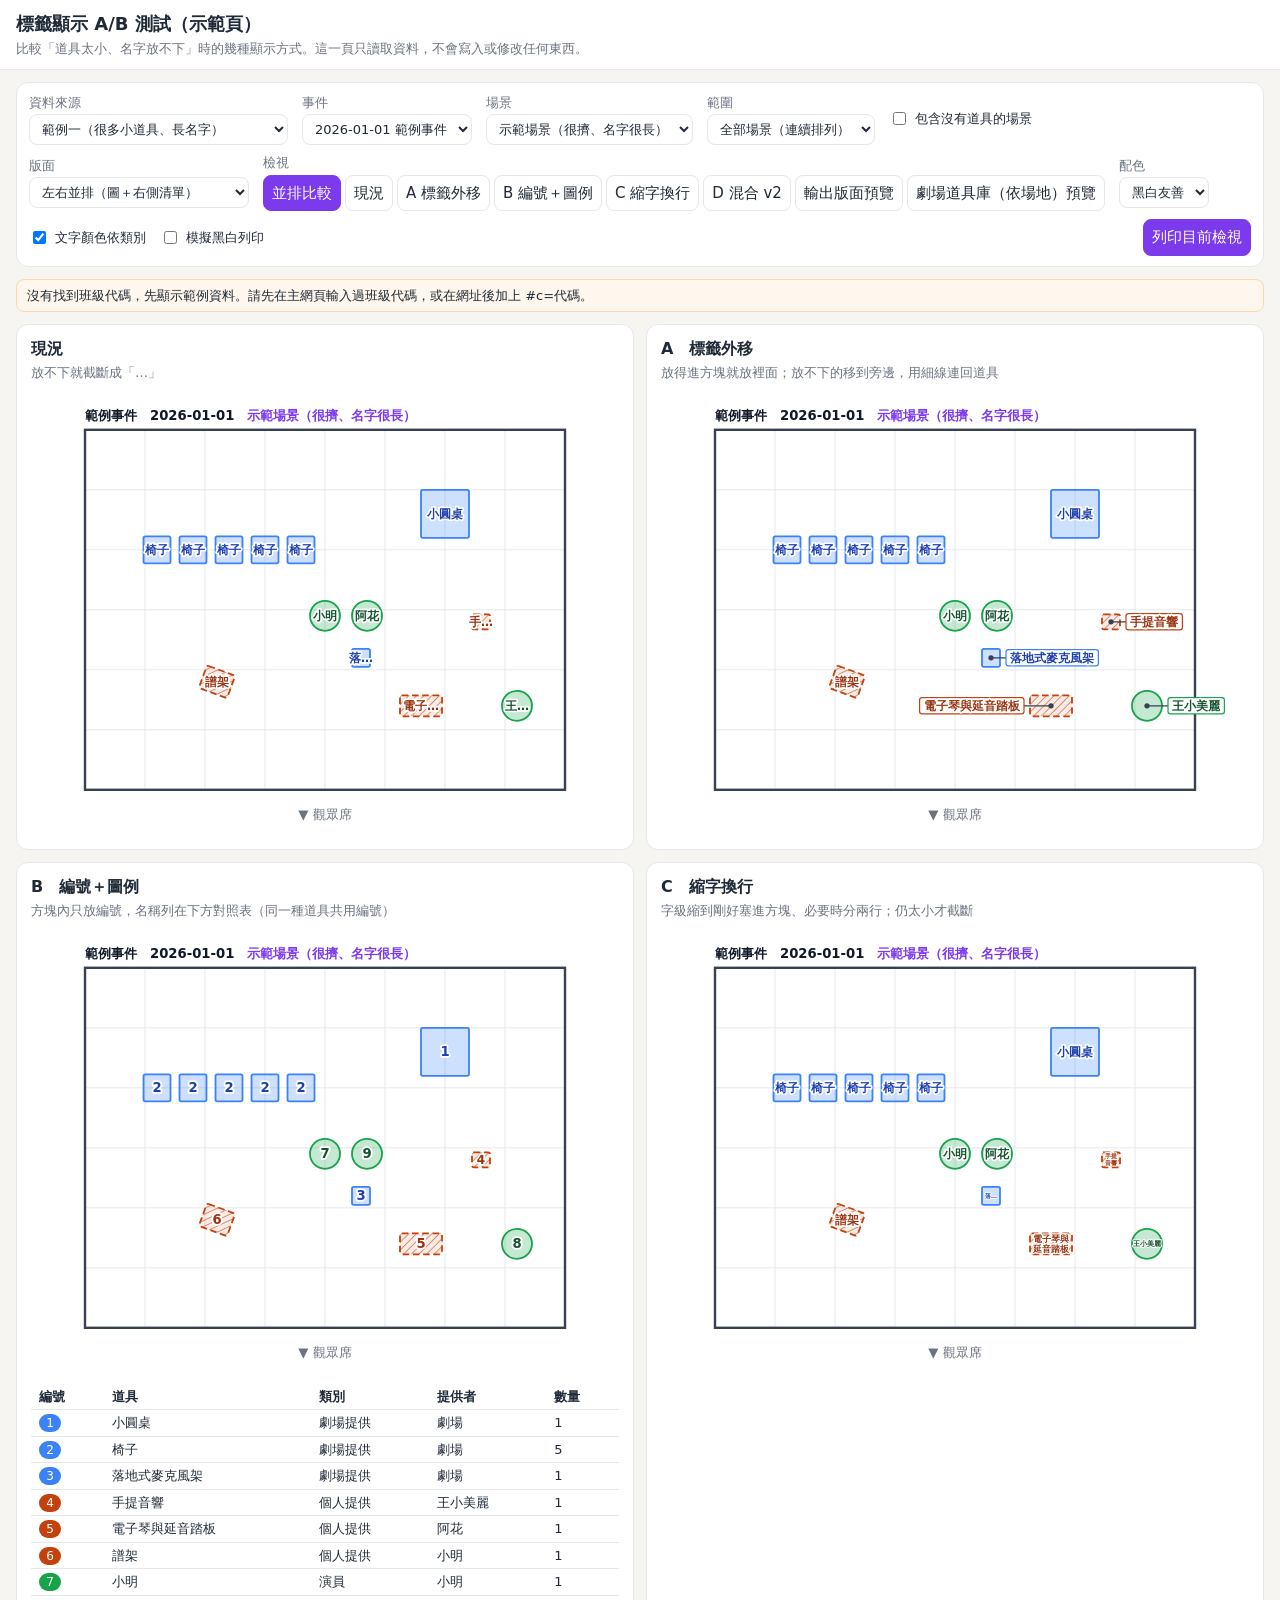
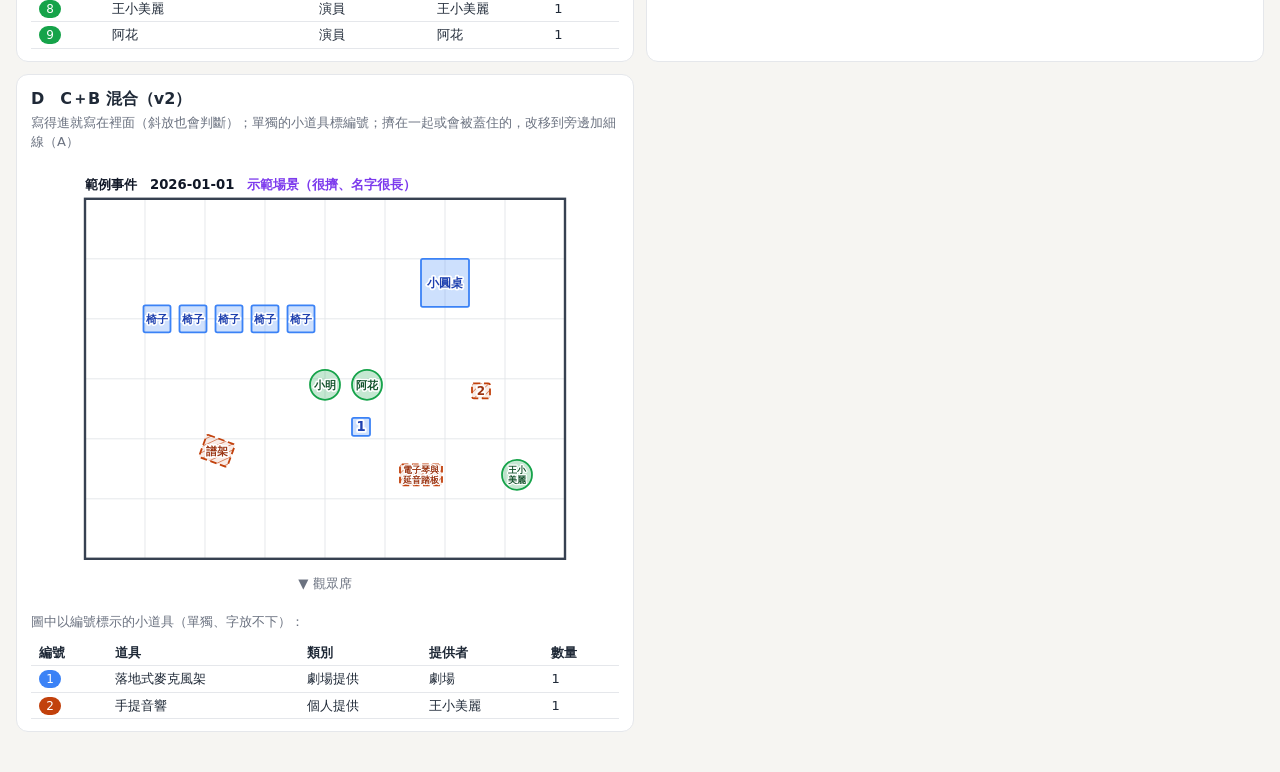
==== commit 51e7b94e: "Demo: per-venue theatre prop library preview (replaces scene-copy mock) Co-Authored-By: Claude Sonne" ====
--- a/demo.html
+++ b/demo.html
@@ -36,6 +36,11 @@
 .sh-idx{font-size:12px;color:var(--mute)}
 .secrow td{background:#f3f4f6;font-size:12px;font-weight:600;color:#374151}
 .by{color:var(--mute);font-size:12px}
+.pchip{display:inline-block;border:1px solid var(--line);border-radius:99px;padding:2px 10px;margin:3px 4px 3px 0;font-size:13px;background:#fff}
+.vgroup{margin:10px 0}.vgroup h3{font-size:14px;margin:0 0 4px}
+.tag{background:#ede9fe;color:#6d28d9;border-radius:99px;padding:0 8px;font-size:12px}
+.grid2-demo{display:grid;grid-template-columns:repeat(auto-fit,minmax(180px,1fr));gap:8px}
+.grid2-demo input{width:100%}
 .opt{display:block;border:1px solid var(--line);border-radius:10px;padding:8px 10px;margin:6px 0;cursor:pointer}
 .opt:has(input:checked){border-color:var(--accent);background:#faf5ff}
 .sh-name{font-size:24px;font-weight:700;color:#7c3aed;line-height:1.2}
@@ -71,9 +76,9 @@
 <div id="status" class="note noprint"></div>
 <div id="out" class="grid"></div>
 </main>
-<script src="firebase-config.js?v=202611251912"></script>
+<script src="firebase-config.js?v=202611251918"></script>
 <script type="module">
-import { fromDocs } from './diff.js?v=202611251912';
+import { fromDocs } from './diff.js?v=202611251918';
 const SRC = { theatre: { label: '劇場提供', color: '#3b82f6', text: '#1d4ed8' }, personal: { label: '個人提供', color: '#f59e0b', text: '#b45309' }, actor: { label: '演員', color: '#10b981', text: '#047857' } };
 /* 配色：彩色／黑白友善（三類在灰階下深淺差距大，個人提供另加虛線邊框＋斜線底紋，演員本來就是圓形） */
 const PAL = {
@@ -87,7 +92,7 @@
 const FONT = "system-ui,'Noto Sans TC','Microsoft JhengHei',sans-serif";
 const esc = s => String(s ?? '').replace(/[&<>"']/g, c => ({ '&': '&amp;', '<': '&lt;', '>': '&gt;', '"': '&quot;', "'": '&#39;' }[c]));
 const psize = p => p.source === 'actor' ? { w: .5, d: .5 } : { w: p.w, d: p.d };
-const VIEWS = [['all', '並排比較'], ['cur', '現況'], ['out', 'A 標籤外移'], ['num', 'B 編號＋圖例'], ['fit', 'C 縮字換行'], ['mix', 'D 混合 v2'], ['sheet', '輸出版面預覽'], ['newev', '新事件複製預覽']];
+const VIEWS = [['all', '並排比較'], ['cur', '現況'], ['out', 'A 標籤外移'], ['num', 'B 編號＋圖例'], ['fit', 'C 縮字換行'], ['mix', 'D 混合 v2'], ['sheet', '輸出版面預覽'], ['venue', '劇場道具庫（依場地）預覽']];
 const TITLES = { cur: ['現況', '放不下就截斷成「…」'], out: ['A　標籤外移', '放得進方塊就放裡面；放不下的移到旁邊，用細線連回道具'], num: ['B　編號＋圖例', '方塊內只放編號，名稱列在下方對照表（同一種道具共用編號）'], fit: ['C　縮字換行', '字級縮到剛好塞進方塊、必要時分兩行；仍太小才截斷'],
   mix: ['D　C＋B 混合（v2）', '寫得進就寫在裡面（斜放也會判斷）；單獨的小道具標編號；擠在一起或會被蓋住的，改移到旁邊加細線（A）'] };
 
@@ -124,6 +129,16 @@
     { id: 'c3', eventId: 'e', owner: 'Nana', title: '', t: 3, placements: [] },
     { id: 'c4', eventId: 'e', owner: '小周', title: '清唱', t: 4, placements: [] }];
   return { stages: [{ id: 's', name: '果陀南京', w: 4, d: 2.5 }], props, events: [{ id: 'e', name: '範例三', date: '2026-01-01', stageId: 's' }], scenes };
+}
+/* 範例四：兩個場地各有自己的劇場道具，另有「通用」的（stageId 空白） */
+function sample4() {
+  const T = (id, name, stageId, w, d) => ({ id, name, source: 'theatre', owner: '', stageId, w, d, notes: '' });
+  const props = [T('a1', '灰沙發', 's1', 1.2, .8), T('a2', '大白透cube', 's1', .6, .6), T('a3', '三層櫃', 's1', .4, .3), T('a4', '白板', 's1', 1.8, .4),
+    T('b1', '長桌', 's2', 1.8, .7), T('b2', '折疊椅', 's2', .4, .4), T('b3', '直立式鋼琴', 's2', 1.5, .6),
+    T('c1', '麥克風架', '', .2, .2), T('c2', '譜架', '', .5, .4),
+    { id: 'p1', name: '皮包', source: 'personal', owner: 'Susanna', w: .5, d: .5, notes: '' }, { id: 'ac', name: 'Susanna', source: 'actor', owner: 'Susanna', w: .5, d: .5, notes: '' }];
+  return { stages: [{ id: 's1', name: '果陀南京', w: 4, d: 2.5 }, { id: 's2', name: '小劇場B', w: 6, d: 4 }], props, events: [{ id: 'e', name: '範例四', date: '2026-01-01', stageId: 's1' }],
+    scenes: [{ id: 'c', eventId: 'e', owner: 'Susanna', title: '', t: 1, placements: [{ id: 'x1', propId: 'a1', x: 1.2, y: 1, rot: 0, t: 1 }] }] };
 }
 /* ---------- 繪圖 ---------- */
 const aabb = (x, y, w, d, rot) => { const r = rot * Math.PI / 180, c = Math.abs(Math.cos(r)), s = Math.abs(Math.sin(r)); return { x, y, w: w * c + d * s, h: w * s + d * c }; };
@@ -295,24 +310,36 @@
   return list.map((x, i) => sheetCard(ev, x, layout, i + 1, scope === 'one' ? 1 : list.length)).join('') +
     (skipped.length ? `<div class="note">沒有道具的場景已略過：${skipped.map(x => esc(x.owner)).join('、')}　（勾選上方「包含沒有道具的場景」可保留）</div>` : '');
 }
-let copyMode = 'venue';
-function newEvView(ev) {
-  const stg = D.stages.find(s => s.id === ev.stageId), P = id => D.props.find(p => p.id === id);
-  const same = D.events.filter(e => e.stageId === ev.stageId), src = D.scenes.filter(x => x.eventId === ev.id).sort((a, b) => (a.t || 0) - (b.t || 0));
-  const cnt = pls => { const c = { theatre: 0, personal: 0, actor: 0, carry: 0 }; pls.forEach(pl => { const p = P(pl.propId); if (!p) return; if (pl.carry) c.carry++; else c[p.source]++; }); return c; };
-  const copy = (x) => copyMode === 'none' ? null : copyMode === 'full' ? x.placements : x.placements.filter(pl => !pl.carry && P(pl.propId)?.source === 'theatre');
-  const opt = (v, t, d) => `<label class="opt"><input type="radio" name="cm" value="${v}"${copyMode === v ? ' checked' : ''}> <b>${t}</b><div class="muted">${d}</div></label>`;
-  const rows = copyMode === 'none' ? '' : src.map(x => { const c = cnt(copy(x)); return `<tr><td>${esc(x.owner)}${x.title ? '・' + esc(x.title) : ''}</td><td>${c.theatre}</td><td>${c.personal}</td><td>${c.actor}</td><td>${c.carry}</td><td><b>${c.theatre + c.personal + c.actor + c.carry}</b></td></tr>`; }).join('');
-  return `<div class="card" style="max-width:760px"><div class="muted">這是預覽：用目前選的事件當作「上一個事件」，只模擬畫面，<b>不會建立任何事件</b>。</div>
-  <h2 style="margin-top:8px">新事件</h2>
-  <div class="note" style="margin:6px 0">場地「${esc(stg.name)}」（${stg.w}×${stg.d} m）之前已經辦過 <b>${same.length}</b> 次。要把場地的道具複製過來嗎？</div>
-  ${opt('none', '不複製，從空白開始', '建立沒有任何場景的新事件。')}
-  ${opt('venue', '只複製場地的道具（劇場提供）　建議', '每位同學的場景都保留，但只帶上「劇場提供」的道具與位置；個人道具、演員、進場帶入的都不複製，由各人自己重排。')}
-  ${opt('full', '完整複製', '連同每個人的場景、個人道具、演員和進場帶入都複製過來，之後再改。')}
-  ${copyMode === 'none' ? '<div class="muted" style="margin-top:8px">新事件會是空的。</div>' : `<h3 style="margin:12px 0 4px">複製後的新事件會有這些場景</h3><table><tr><th>場景（人）</th><th>劇場</th><th>個人</th><th>演員</th><th>進場帶入</th><th>合計</th></tr>${rows || '<tr><td colspan="6" class="muted">（上一個事件沒有場景）</td></tr>'}</table>`}
-  <div class="row" style="display:flex;gap:8px;justify-content:flex-end;margin-top:12px"><button disabled>取消</button><button class="primary" disabled>建立（預覽中，不會動作）</button></div></div>`;
-}
-document.addEventListener('change', e => { if (e.target.name === 'cm') { copyMode = e.target.value; draw(); } });
+/* ---------- 劇場道具庫（依場地）預覽：劇場提供的道具綁定場地；stageId 空白＝通用（所有場地） ---------- */
+let showOther = false, copyFrom = '__none';
+const venueOf = p => p.stageId || '';
+function venueView(ev) {
+  const stg = id => D.stages.find(s => s.id === id), th = D.props.filter(p => p.source === 'theatre');
+  const groups = [...D.stages.map(s => ({ id: s.id, name: s.name + `（${s.w}×${s.d} m）` })), { id: '', name: '通用（所有場地都可用）' }]
+    .map(g => ({ ...g, list: th.filter(p => venueOf(p) === g.id) })).filter(g => g.list.length || g.id === '');
+  const here = th.filter(p => venueOf(p) === ev.stageId || venueOf(p) === ''), other = th.filter(p => !here.includes(p));
+  const chip = p => `<span class="pchip"><span class="dot" style="background:${pal('theatre').c}"></span>${esc(p.name)} <span class="muted">${p.w}×${p.d}</span></span>`;
+  const lib = groups.map(g => `<div class="vgroup"><h3>${esc(g.name)}${g.id === ev.stageId ? ' <span class="tag">目前事件的場地</span>' : ''} <span class="muted">${g.list.length} 件</span></h3>${g.list.map(chip).join('') || '<span class="muted">（空的）</span>'}</div>`).join('');
+  const src = [['__none', '不複製，從空白開始'], ...groups.filter(g => g.list.length).map(g => [g.id || '__common', `${g.id ? stg(g.id).name : '通用'}（${g.list.length} 件）`])];
+  const n = copyFrom === '__none' ? 0 : th.filter(p => venueOf(p) === (copyFrom === '__common' ? '' : copyFrom)).length;
+  const unassigned = th.filter(p => venueOf(p) === '').length;
+  return `<div class="muted" style="margin-bottom:8px">這是預覽，用範例或你的即時資料模擬，<b>不會修改任何資料</b>。</div>
+  <div class="card"><h2>1　道具庫：劇場提供的道具依「場地」分組</h2>
+    <div class="muted">每個劇場提供的道具屬於一個場地；也可以設成「通用」，所有場地都能用。個人提供、演員仍然是全班通用。</div>${lib}
+    ${unassigned && D === live ? `<div class="note" style="margin-top:8px">你現在的 ${unassigned} 個劇場道具還沒有指定場地，更新後會先全部歸在「通用」，不會有任何道具消失；之後再慢慢指定場地就好。</div>` : ''}</div>
+  <div class="card"><h2>2　排列時：道具庫只顯示這個場地的劇場道具</h2>
+    <div class="muted">目前事件在「${esc(stg(ev.stageId).name)}」，左邊道具庫的「劇場提供」只會列出這個場地加上「通用」的道具。</div>
+    <div style="margin:8px 0">${here.map(chip).join('') || '<span class="muted">（沒有）</span>'}</div>
+    <label style="flex-direction:row;align-items:center;gap:6px;color:var(--ink)"><input type="checkbox" id="showOther"${showOther ? ' checked' : ''}> 同時顯示其他場地的劇場道具（${other.length} 件，預設隱藏）</label>
+    ${showOther ? `<div style="margin:6px 0;opacity:.6">${other.map(chip).join('') || '<span class="muted">（沒有）</span>'}</div>` : ''}
+    <div class="note" style="margin-top:8px">新事件選到同一個場地時，<b>這些道具直接可用，不需要複製</b>。</div></div>
+  <div class="card"><h2>3　新增場地時：可以從其他場地複製劇場道具</h2>
+    <div class="grid2-demo"><label>場地名稱<input value="小劇場C（示範）" disabled></label><label>寬 × 深（公尺）<input value="5 × 3" disabled></label>
+    <label>複製劇場道具自<select id="copyFrom">${src.map(([v, t]) => `<option value="${v}"${copyFrom === v ? ' selected' : ''}>${esc(t)}</option>`).join('')}</select></label></div>
+    <div class="note" style="margin-top:8px">${copyFrom === '__none' ? '新場地的劇場道具庫會是空的。' : `會把 <b>${n}</b> 件劇場道具複製到新場地（原場地的不會變）。`}</div>
+    <div style="display:flex;gap:8px;justify-content:flex-end;margin-top:8px"><button disabled>取消</button><button class="primary" disabled>新增場地（預覽，不會動作）</button></div></div>`;
+}
+document.addEventListener('change', e => { if (e.target.id === 'showOther') { showOther = e.target.checked; draw(); } if (e.target.id === 'copyFrom') { copyFrom = e.target.value; draw(); } });
 function draw() {
   const ev = D.events.find(e => e.id === st.ev), sc = D.scenes.find(s => s.id === st.sc);
   if (!ev || !sc || !D.stages.find(s => s.id === ev.stageId)) { $('out').innerHTML = '<div class="card">沒有可顯示的場景。</div>'; return; }
@@ -320,13 +347,13 @@
   let pg = document.getElementById('pgstyle'); if (!pg) { pg = document.createElement('style'); pg.id = 'pgstyle'; document.head.appendChild(pg); }
   pg.textContent = view === 'sheet' ? '@page{margin:10mm}' : '';
   if (view === 'sheet') { $('out').className = 'grid' + (simBW ? ' bwsim' : ''); $('out').innerHTML = sheetView(ev, sc); return; }
-  if (view === 'newev') { $('out').className = 'grid'; $('out').innerHTML = newEvView(ev); return; }
+  if (view === 'venue') { $('out').className = 'grid'; $('out').innerHTML = venueView(ev); return; }
   const modes = view === 'all' ? ['cur', 'out', 'num', 'fit', 'mix'] : [view];
   $('out').className = 'grid' + (view === 'all' ? ' two' : '') + (simBW ? ' bwsim' : '');
   $('out').innerHTML = modes.map((m, i) => `<div class="card${i && view !== 'all' ? ' pgb' : ''}"><h2>${TITLES[m][0]}</h2><div class="muted noprint">${TITLES[m][1]}</div>${build(D, ev, sc, m)}</div>`).join('');
 }
-$('src').innerHTML = '<option value="live">即時資料（唯讀）</option><option value="sample">範例一（很多小道具、長名字）</option><option value="sample2">範例二（道具疊在斜放的椅子上）</option><option value="sample3">範例三（演員帶道具進場、有空場景）</option>';
-$('src').onchange = e => { st.src = e.target.value; D = st.src === 'live' && live ? live : st.src === 'sample2' ? sample2() : st.src === 'sample3' ? sample3() : sample(); setStatus(); fill(); };
+$('src').innerHTML = '<option value="live">即時資料（唯讀）</option><option value="sample">範例一（很多小道具、長名字）</option><option value="sample2">範例二（道具疊在斜放的椅子上）</option><option value="sample3">範例三（演員帶道具進場、有空場景）</option><option value="sample4">範例四（兩個場地的劇場道具庫）</option>';
+$('src').onchange = e => { st.src = e.target.value; D = st.src === 'live' && live ? live : st.src === 'sample2' ? sample2() : st.src === 'sample3' ? sample3() : st.src === 'sample4' ? sample4() : sample(); setStatus(); fill(); };
 $('ev').onchange = e => { st.ev = e.target.value; st.sc = null; fill(); };
 $('sc').onchange = e => { st.sc = e.target.value; draw(); };
 $('views').onclick = e => { const b = e.target.closest('[data-v]'); if (b) { view = b.dataset.v; fill(); } };
@@ -348,7 +375,7 @@
   setStatus('讀取即時資料中…');
   const got = {}, data = { stages: [], props: [], events: [], scenes: [] };
   try {
-    const { connect } = await import('./sync.js?v=202611251912');
+    const { connect } = await import('./sync.js?v=202611251918');
     connect(cfg, code, {
       onData(name, docs) { data[name] = fromDocs(name, docs); got[name] = true; if (['stages', 'props', 'events', 'scenes'].every(k => got[k])) { live = data; if (st.src === 'live') { D = live; fill(); } } },
       onError(err) { console.error(err); setStatus('讀取即時資料失敗（' + esc(err.code || err.message) + '），改用範例資料。'); st.src = 'sample'; $('src').value = 'sample'; D = sample(); fill(); },
